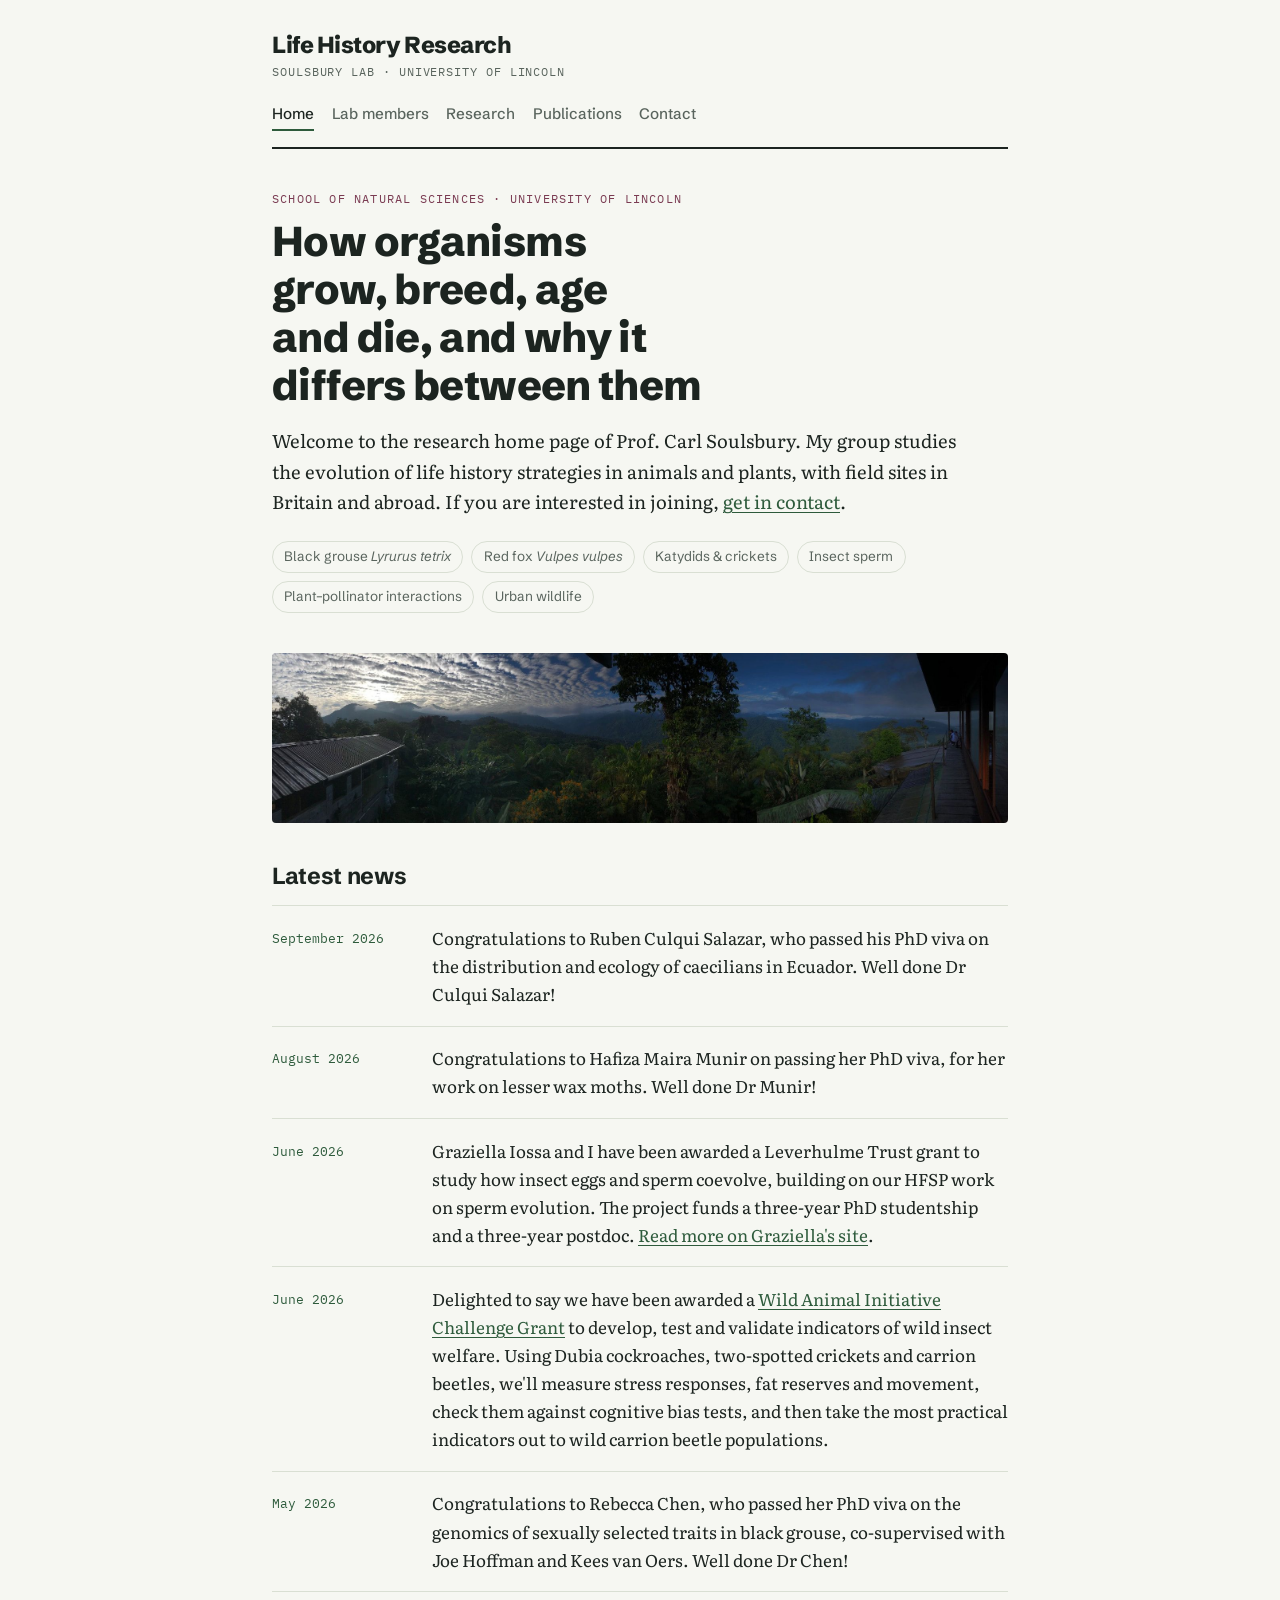
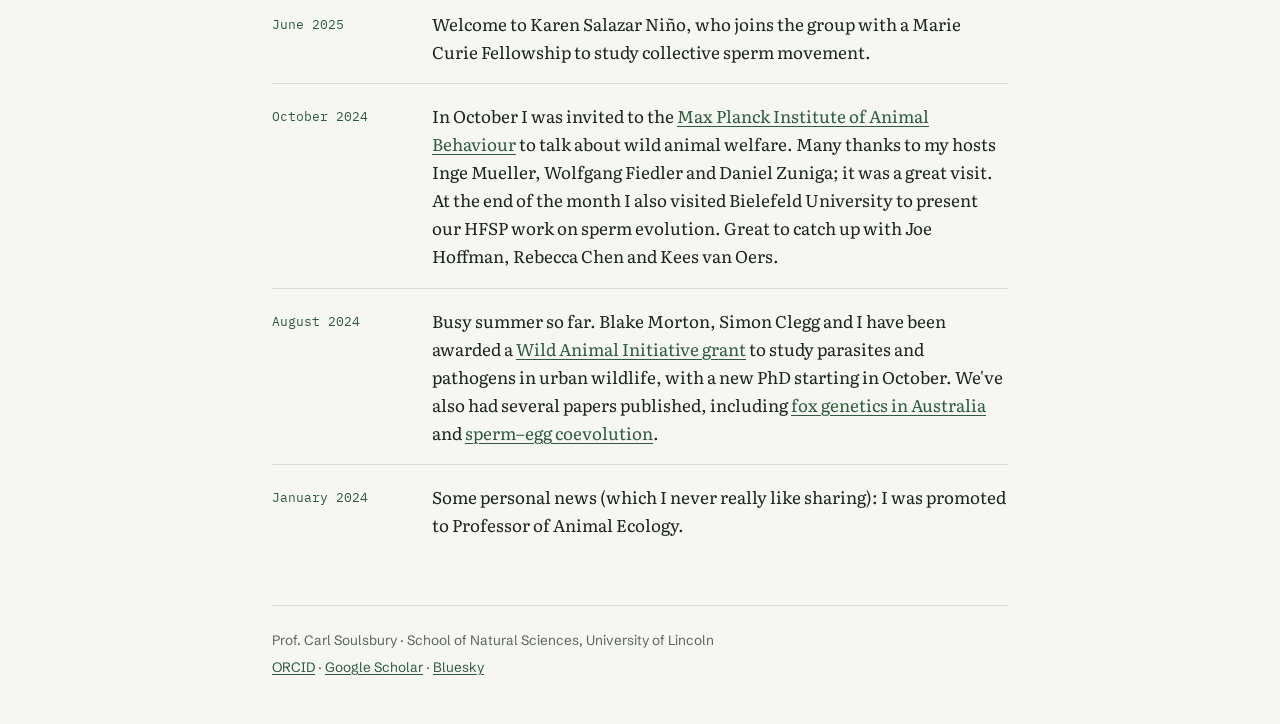
==== docs/index.html @ 45beb525 "School of Natural Sciences; Dr Jess Dobson; add Luke Richards and Ella McGuire; Leverhulme news Co-A" ====
<!doctype html>
<html lang="en-GB">
<head>
<meta charset="utf-8">
<meta name="viewport" content="width=device-width, initial-scale=1, viewport-fit=cover">
<title>Life History Research</title>
<meta name="description" content="Research group of Prof. Carl Soulsbury, University of Lincoln: evolution of life history strategies in animals and plants.">
<link rel="preconnect" href="https://fonts.googleapis.com">
<link rel="preconnect" href="https://fonts.gstatic.com" crossorigin>
<link rel="stylesheet" href="https://fonts.googleapis.com/css2?family=Literata:ital,opsz,wght@0,7..72,400;0,7..72,600;1,7..72,400&family=Schibsted+Grotesk:wght@500;700;800&family=IBM+Plex+Mono:wght@500&display=swap">
<link rel="stylesheet" href="style.css">
</head>
<body>
<header class="site">
  <a class="brand" href="index.html"><span class="brand-main">Life History Research</span><span class="brand-sub">Soulsbury Lab · University of Lincoln</span></a>
  <nav><a href="index.html" aria-current="page">Home</a><a href="lab.html">Lab members</a><a href="research.html">Research</a><a href="publications.html">Publications</a><a href="contact.html">Contact</a></nav>
</header>
<main>
<section class="intro">
  <p class="eyebrow">School of Natural Sciences · University of Lincoln</p>
  <h1>How organisms grow, breed, age and die, and why it differs between them</h1>
  <p class="lede">Welcome to the research home page of Prof. Carl Soulsbury. My group studies the evolution of life history strategies in animals and plants, with field sites in Britain and abroad. If you are interested in joining, <a href="contact.html">get in contact</a>.</p>
  <ul class="systems">
    <li>Black grouse <em>Lyrurus tetrix</em></li><li>Red fox <em>Vulpes vulpes</em></li>
    <li>Katydids &amp; crickets</li><li>Insect sperm</li><li>Plant–pollinator interactions</li><li>Urban wildlife</li>
  </ul>
</section>
<figure class="banner"><img src="img/cloud-forest.jpg" alt="Cloud forest at dawn, seen from a field station veranda" width="1847" height="425"></figure>
<section class="news" aria-labelledby="news-h">
  <h2 id="news-h">Latest news</h2>
  <ol class="news-list">
<li><time>September 2026</time><div class="news-body"><p>Congratulations to Ruben Culqui Salazar, who passed his PhD viva on the distribution and ecology of caecilians in Ecuador. Well done Dr Culqui Salazar!</p></div></li>
<li><time>August 2026</time><div class="news-body"><p>Congratulations to Hafiza Maira Munir on passing her PhD viva, for her work on lesser wax moths. Well done Dr Munir!</p></div></li>
<li><time>June 2026</time><div class="news-body"><p>Graziella Iossa and I have been awarded a Leverhulme Trust grant to study how insect eggs and sperm coevolve, building on our HFSP work on sperm evolution. The project funds a three-year PhD studentship and a three-year postdoc. <a href="https://graziellaiossa.weebly.com/news">Read more on Graziella's site</a>.</p></div></li>
<li><time>June 2026</time><div class="news-body"><p>Delighted to say we have been awarded a <a href="https://www.wildanimalinitiative.org/blog/2026-grants">Wild Animal Initiative Challenge Grant</a> to develop, test and validate indicators of wild insect welfare. Using Dubia cockroaches, two-spotted crickets and carrion beetles, we'll measure stress responses, fat reserves and movement, check them against cognitive bias tests, and then take the most practical indicators out to wild carrion beetle populations.</p></div></li>
<li><time>May 2026</time><div class="news-body"><p>Congratulations to Rebecca Chen, who passed her PhD viva on the genomics of sexually selected traits in black grouse, co-supervised with Joe Hoffman and Kees van Oers. Well done Dr Chen!</p></div></li>
<li><time>June 2025</time><div class="news-body"><p>Welcome to Karen Salazar Niño, who joins the group with a Marie Curie Fellowship to study collective sperm movement.</p></div></li>
<li><time>October 2024</time><div class="news-body"><p>In October I was invited to the <a href="https://www.ab.mpg.de">Max Planck Institute of Animal Behaviour</a> to talk about wild animal welfare. Many thanks to my hosts Inge Mueller, Wolfgang Fiedler and Daniel Zuniga; it was a great visit. At the end of the month I also visited Bielefeld University to present our HFSP work on sperm evolution. Great to catch up with Joe Hoffman, Rebecca Chen and Kees van Oers.</p></div></li>
<li><time>August 2024</time><div class="news-body"><p>Busy summer so far. Blake Morton, Simon Clegg and I have been awarded a <a href="https://www.wildanimalinitiative.org/blog/large-grants-2024">Wild Animal Initiative grant</a> to study parasites and pathogens in urban wildlife, with a new PhD starting in October. We've also had several papers published, including <a href="https://onlinelibrary.wiley.com/doi/full/10.1002/ece3.11212">fox genetics in Australia</a> and <a href="https://doi.org/10.1098/rspb.2024.0525">sperm–egg coevolution</a>.</p></div></li>
<li><time>January 2024</time><div class="news-body"><p>Some personal news (which I never really like sharing): I was promoted to Professor of Animal Ecology.</p></div></li>
  </ol>
</section>
</main>
<footer class="site">
  <p>Prof. Carl Soulsbury · School of Natural Sciences, University of Lincoln</p>
  <p><a href="https://orcid.org/0000-0001-8808-5210">ORCID</a> · <a href="https://scholar.google.com/citations?user=4IAXZDEAAAAJ">Google Scholar</a> · <a href="https://bsky.app/profile/cds-york.bsky.social">Bluesky</a></p>
</footer>
</body>
</html>
---- docs/style.css ----
/* Layout: narrow reading column, masthead + sideways nav, field-notebook calm.
   Moss-and-heather palette drawn from the grouse moors. */
:root {
  --bg: #f6f7f2;
  --surface: #ffffff;
  --ink: #1c2420;
  --muted: #59645d;
  --rule: #d9dfd3;
  --accent: #2e5b3c;      /* moss */
  --accent-2: #7a3b52;    /* heather, used sparingly */
  --font-display: "Schibsted Grotesk", "Helvetica Neue", Arial, sans-serif;
  --font-body: "Literata", Georgia, "Times New Roman", serif;
  --font-mono: "IBM Plex Mono", ui-monospace, Menlo, monospace;
  color-scheme: light;
}
@media (prefers-color-scheme: dark) {
  :root:not([data-theme="light"]) {
    --bg: #121714; --surface: #19201c; --ink: #e4e9e2; --muted: #a2ada5;
    --rule: #2c3530; --accent: #93c79f; --accent-2: #d898b0; color-scheme: dark;
  }
}
:root[data-theme="dark"] {
  --bg: #121714; --surface: #19201c; --ink: #e4e9e2; --muted: #a2ada5;
  --rule: #2c3530; --accent: #93c79f; --accent-2: #d898b0; color-scheme: dark;
}

* { box-sizing: border-box; }
body {
  margin: 0; background: var(--bg); color: var(--ink);
  font-family: var(--font-body); font-size: 1.0625rem; line-height: 1.65;
  padding-inline: 16px;
}
a { color: var(--accent); text-decoration-thickness: 1px; text-underline-offset: 0.18em; }
a:hover { text-decoration-thickness: 2px; }
a:focus-visible, summary:focus-visible { outline: 2px solid var(--accent); outline-offset: 2px; border-radius: 2px; }

header.site, main, footer.site { max-width: 46rem; margin-inline: auto; }

header.site {
  display: flex; flex-wrap: wrap; align-items: end; justify-content: space-between;
  gap: 1rem 2rem; padding-block: 2rem 1rem; border-bottom: 2px solid var(--ink);
}
.brand { text-decoration: none; color: var(--ink); display: flex; flex-direction: column; }
.brand-main { font-family: var(--font-display); font-weight: 800; font-size: 1.45rem; letter-spacing: -0.02em; line-height: 1.1; }
.brand-sub { font-family: var(--font-mono); font-size: 0.72rem; text-transform: uppercase; letter-spacing: 0.08em; color: var(--muted); margin-top: 0.3rem; }
header.site nav { display: flex; flex-wrap: wrap; gap: 0.25rem 1.1rem; font-family: var(--font-display); font-weight: 500; font-size: 0.95rem; }
header.site nav a { color: var(--muted); text-decoration: none; padding-block: 0.2rem; border-bottom: 2px solid transparent; }
header.site nav a:hover { color: var(--ink); }
header.site nav a[aria-current="page"] { color: var(--ink); border-bottom-color: var(--accent); }

main { padding-block: 2.5rem 3rem; }
h1, h2, h3 { font-family: var(--font-display); line-height: 1.15; text-wrap: balance; letter-spacing: -0.015em; }
h1 { font-size: clamp(1.9rem, 5vw, 2.6rem); font-weight: 800; margin: 0 0 1rem; }
h2 { font-size: 1.45rem; font-weight: 700; margin: 2.5rem 0 1rem; }
h3 { font-size: 1.1rem; font-weight: 700; margin: 0 0 0.25rem; }
p { margin: 0 0 1em; max-width: 65ch; }
.lede { font-size: 1.15rem; color: var(--ink); }
.eyebrow { font-family: var(--font-mono); font-size: 0.75rem; text-transform: uppercase; letter-spacing: 0.1em; color: var(--accent-2); margin: 0 0 0.6rem; }

/* home */
.intro h1 { max-width: 20ch; }
.systems { list-style: none; padding: 0; margin: 1.5rem 0 0; display: flex; flex-wrap: wrap; gap: 0.5rem; }
.systems li { font-family: var(--font-display); font-size: 0.85rem; padding: 0.25rem 0.7rem; border: 1px solid var(--rule); border-radius: 999px; color: var(--muted); }
.news-list { list-style: none; padding: 0; margin: 0; }
.news-list li { display: grid; grid-template-columns: 8.5rem minmax(0, 1fr); gap: 0 1.5rem; padding-block: 1.1rem; border-top: 1px solid var(--rule); }
.news-list time { font-family: var(--font-mono); font-size: 0.8rem; color: var(--accent); padding-top: 0.25rem; font-variant-numeric: tabular-nums; }
.news-body p:last-child { margin-bottom: 0; }

/* people */
.person { padding-block: 1.25rem; border-top: 1px solid var(--rule); min-width: 0; }
.person .role { font-family: var(--font-mono); font-size: 0.75rem; text-transform: uppercase; letter-spacing: 0.06em; color: var(--muted); margin-bottom: 0.6rem; }
.person p:last-child { margin-bottom: 0; }
.person.lead { background: var(--surface); border: 1px solid var(--rule); border-radius: 6px; padding: 1.5rem; }
.person.lead h3 { font-size: 1.35rem; }
.links { font-family: var(--font-display); font-size: 0.9rem; }
.people { display: grid; grid-template-columns: repeat(auto-fit, minmax(min(100%, 19rem), 1fr)); gap: 0 2rem; }
.former { margin-top: 2.5rem; border-top: 2px solid var(--ink); }
.former summary { cursor: pointer; font-family: var(--font-display); font-weight: 700; font-size: 1.2rem; padding-block: 1rem; }

/* research */
.theme { padding-block: 0.5rem 1rem; border-top: 1px solid var(--rule); margin-top: 2rem; }
.theme h2 { margin-top: 0; }
.theme h3 { margin: 1rem 0 0.5rem; }

/* publications */
.years { display: flex; flex-wrap: wrap; gap: 0.35rem 0.9rem; font-family: var(--font-mono); font-size: 0.85rem; padding-block: 0.75rem; border-block: 1px solid var(--rule); margin-bottom: 1rem; position: sticky; top: env(safe-area-inset-top, 0px); background: var(--bg); z-index: 1; }
.years a { text-decoration: none; }
.year { scroll-margin-top: 4rem; }
.year h2 { font-family: var(--font-mono); font-weight: 500; font-size: 1.1rem; color: var(--accent); margin: 2rem 0 0.75rem; }
.year ol { list-style: none; padding: 0; margin: 0; }
.year li { padding-block: 0.65rem; border-top: 1px solid var(--rule); font-size: 0.97rem; line-height: 1.55; overflow-wrap: anywhere; }
.year li strong { font-weight: 600; }

/* contact */
.card { background: var(--surface); border: 1px solid var(--rule); border-radius: 6px; padding: 1.5rem; display: grid; grid-template-columns: 7rem minmax(0, 1fr); gap: 0.9rem 1.5rem; margin: 2rem 0 0; }
.card dt { font-family: var(--font-mono); font-size: 0.75rem; text-transform: uppercase; letter-spacing: 0.08em; color: var(--muted); padding-top: 0.2rem; }
.card dd { margin: 0; overflow-wrap: anywhere; }
.sel { user-select: all; }
.todo { color: var(--accent-2); font-style: italic; }

footer.site { border-top: 1px solid var(--rule); padding-block: 1.5rem 2.5rem; font-family: var(--font-display); font-size: 0.85rem; color: var(--muted); }
footer.site p { margin: 0 0 0.3rem; }

@media (max-width: 560px) {
  .news-list li { grid-template-columns: 1fr; gap: 0.3rem; }
  .card { grid-template-columns: 1fr; gap: 0.25rem; }
  .card dd { margin-bottom: 0.8rem; }
}
@media (prefers-reduced-motion: no-preference) { html { scroll-behavior: smooth; } }

/* photos */
figure { margin: 0; }
img { max-width: 100%; height: auto; display: block; }
.banner { margin-top: 2.5rem; }
.banner img { width: 100%; aspect-ratio: 1847 / 425; object-fit: cover; border-radius: 4px; }
.photo img { width: 100%; border-radius: 4px; }
.photo.side { float: right; width: min(40%, 15rem); margin: 0 0 1rem 1.5rem; }
.theme::after { content: ""; display: block; clear: both; }
.photo-pair { display: grid; grid-template-columns: 1fr 1fr; gap: 0.75rem; margin-bottom: 1.25rem; }
.photo-pair img { aspect-ratio: 4 / 3; object-fit: cover; }
.person.has-photo { overflow: hidden; }
.portrait { float: right; width: min(38%, 11rem); margin: 0 0 0.75rem 1.25rem; }
.portrait img { width: 100%; aspect-ratio: 3 / 4; object-fit: cover; border-radius: 4px; }
.portrait figcaption { font-family: var(--font-mono); font-size: 0.7rem; color: var(--muted); margin-top: 0.35rem; line-height: 1.35; }
@media (max-width: 560px) {
  .photo.side { width: 45%; margin-left: 1rem; }
  .photo-pair { grid-template-columns: 1fr; }
}
.research .banner { margin: 1.5rem 0; }
.research .banner img { aspect-ratio: auto; }
.photo-pair img.contain { object-fit: contain; background: #000; }
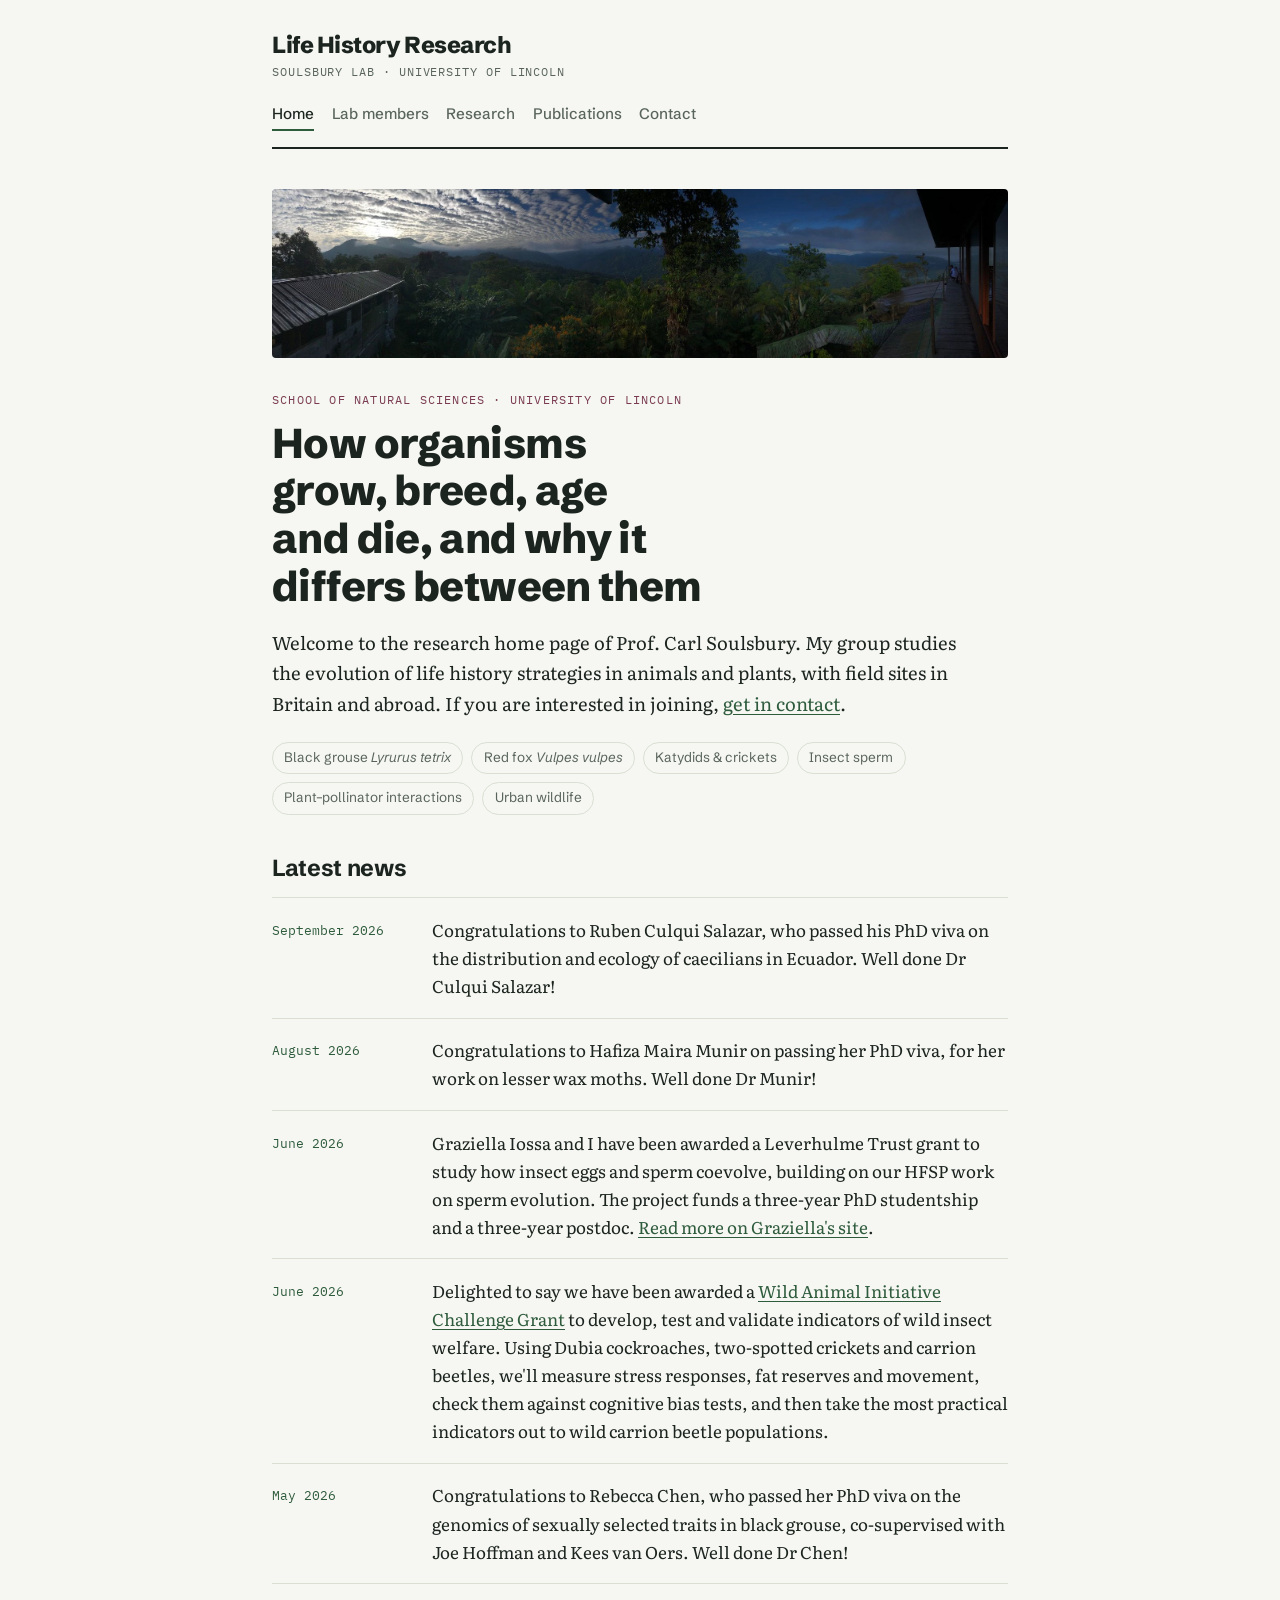
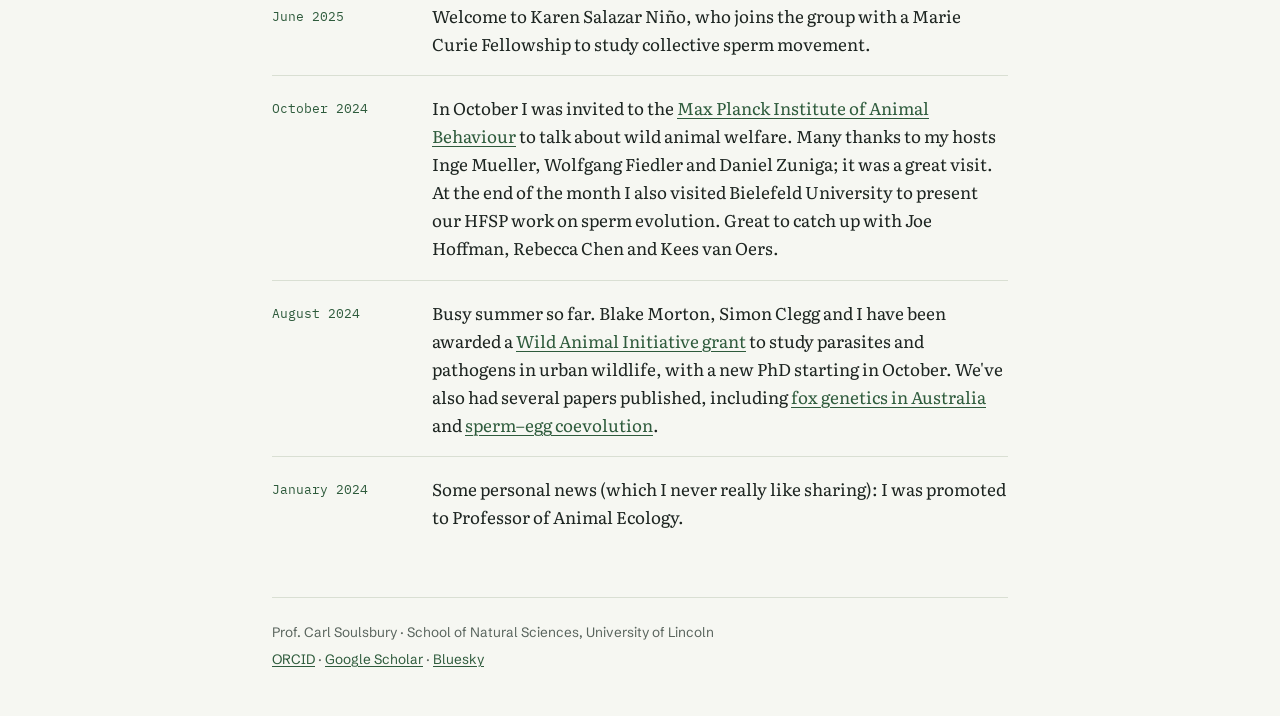
==== commit a1d6bc49: "Move home page panorama to the top Co-Authored-By: Claude Opus 5.5 <noreply@anthropic.com> Claude-Se" ====
--- a/docs/index.html
+++ b/docs/index.html
@@ -16,6 +16,7 @@
   <nav><a href="index.html" aria-current="page">Home</a><a href="lab.html">Lab members</a><a href="research.html">Research</a><a href="publications.html">Publications</a><a href="contact.html">Contact</a></nav>
 </header>
 <main>
+<figure class="banner hero"><img src="img/cloud-forest.jpg" alt="Cloud forest at dawn, seen from a field station veranda" width="1847" height="425"></figure>
 <section class="intro">
   <p class="eyebrow">School of Natural Sciences · University of Lincoln</p>
   <h1>How organisms grow, breed, age and die, and why it differs between them</h1>
@@ -25,7 +26,6 @@
     <li>Katydids &amp; crickets</li><li>Insect sperm</li><li>Plant–pollinator interactions</li><li>Urban wildlife</li>
   </ul>
 </section>
-<figure class="banner"><img src="img/cloud-forest.jpg" alt="Cloud forest at dawn, seen from a field station veranda" width="1847" height="425"></figure>
 <section class="news" aria-labelledby="news-h">
   <h2 id="news-h">Latest news</h2>
   <ol class="news-list">
--- a/docs/style.css
+++ b/docs/style.css
@@ -129,3 +129,4 @@
 .research .banner { margin: 1.5rem 0; }
 .research .banner img { aspect-ratio: auto; }
 .photo-pair img.contain { object-fit: contain; background: #000; }
+.banner.hero { margin: 0 0 2rem; }
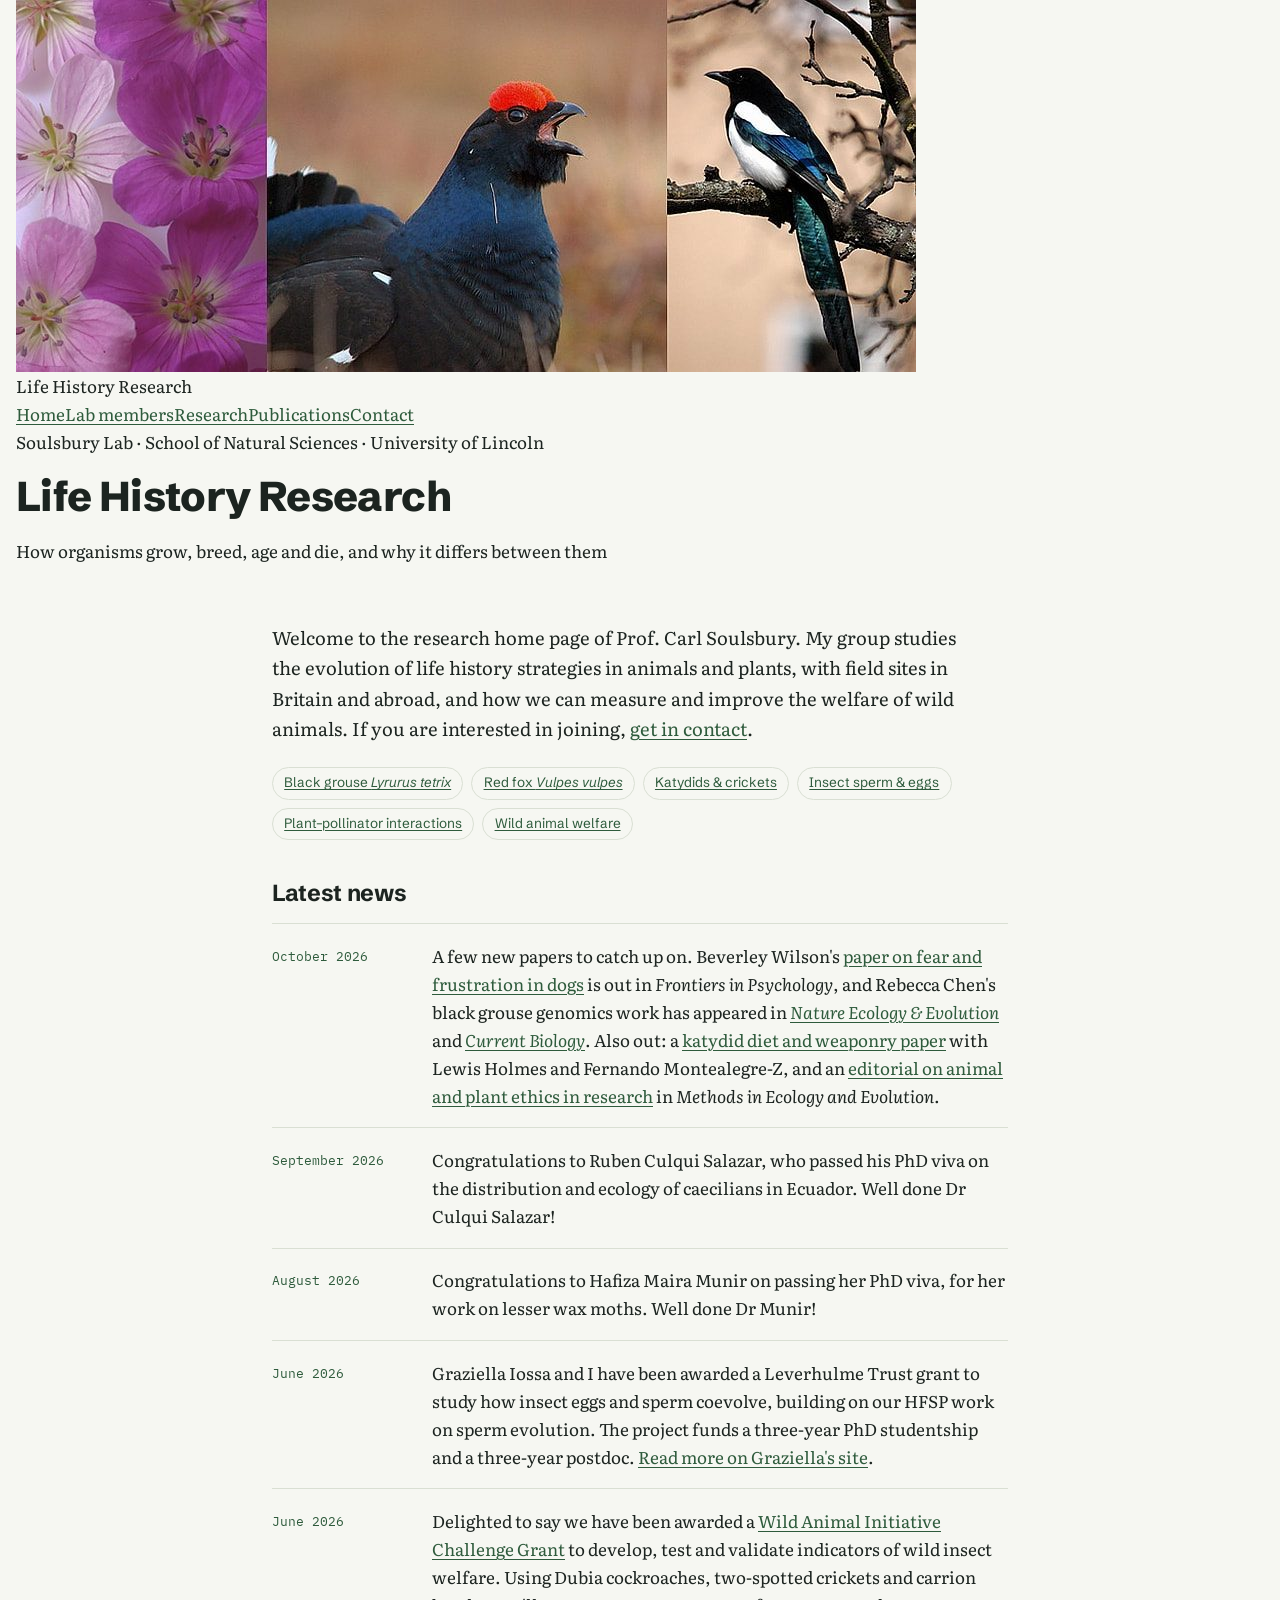
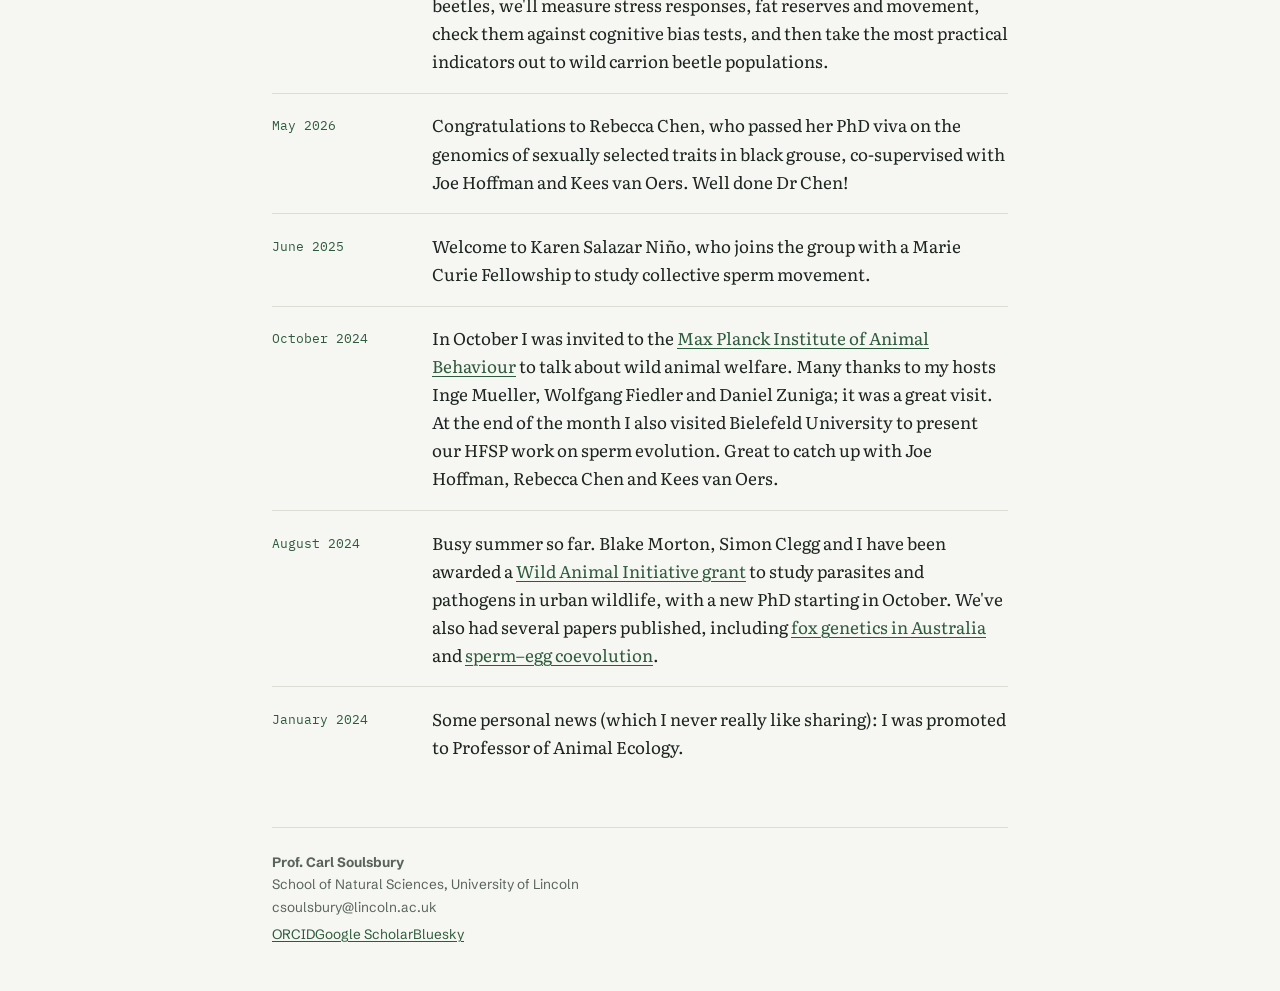
==== commit 48b3019a: "Monthly paper check: add 5 papers (2025-2026) - Wilson, Soulsbury & Mills (2026) Frontiers in Psycho" ====
--- a/docs/index.html
+++ b/docs/index.html
@@ -4,46 +4,60 @@
 <meta charset="utf-8">
 <meta name="viewport" content="width=device-width, initial-scale=1, viewport-fit=cover">
 <title>Life History Research</title>
-<meta name="description" content="Research group of Prof. Carl Soulsbury, University of Lincoln: evolution of life history strategies in animals and plants.">
+<meta name="description" content="Research group of Prof. Carl Soulsbury, School of Natural Sciences, University of Lincoln: evolution of life history strategies, sexual selection and wild animal welfare.">
 <link rel="preconnect" href="https://fonts.googleapis.com">
 <link rel="preconnect" href="https://fonts.gstatic.com" crossorigin>
-<link rel="stylesheet" href="https://fonts.googleapis.com/css2?family=Literata:ital,opsz,wght@0,7..72,400;0,7..72,600;1,7..72,400&family=Schibsted+Grotesk:wght@500;700;800&family=IBM+Plex+Mono:wght@500&display=swap">
+<link rel="stylesheet" href="https://fonts.googleapis.com/css2?family=Fraunces:opsz,wght@9..144,500;9..144,600&family=Literata:ital,opsz,wght@0,7..72,400;0,7..72,600;1,7..72,400&family=Schibsted+Grotesk:wght@500;600;700&family=IBM+Plex+Mono:wght@500&display=swap">
 <link rel="stylesheet" href="style.css">
 </head>
 <body>
-<header class="site">
-  <a class="brand" href="index.html"><span class="brand-main">Life History Research</span><span class="brand-sub">Soulsbury Lab · University of Lincoln</span></a>
-  <nav><a href="index.html" aria-current="page">Home</a><a href="lab.html">Lab members</a><a href="research.html">Research</a><a href="publications.html">Publications</a><a href="contact.html">Contact</a></nav>
+<header class="masthead masthead-home">
+  <img class="masthead-img" src="img/study-species.jpg" alt="Cranesbill flowers, a male black grouse and a magpie" style="object-position:50% 35%">
+  <div class="wrap masthead-inner">
+    <div class="topbar">
+      <a class="brand" href="index.html">Life History Research</a>
+      <nav aria-label="Main"><a href="index.html" aria-current="page">Home</a><a href="lab.html">Lab members</a><a href="research.html">Research</a><a href="publications.html">Publications</a><a href="contact.html">Contact</a></nav>
+    </div>
+    <div class="masthead-text">
+      <p class="masthead-eyebrow">Soulsbury Lab · School of Natural Sciences · University of Lincoln</p>
+      <h1>Life History Research</h1>
+      <p class="masthead-sub">How organisms grow, breed, age and die, and why it differs between them</p>
+    </div>
+  </div>
 </header>
-<main>
-<figure class="banner hero"><img src="img/cloud-forest.jpg" alt="Cloud forest at dawn, seen from a field station veranda" width="1847" height="425"></figure>
+<main class="wrap">
 <section class="intro">
-  <p class="eyebrow">School of Natural Sciences · University of Lincoln</p>
-  <h1>How organisms grow, breed, age and die, and why it differs between them</h1>
-  <p class="lede">Welcome to the research home page of Prof. Carl Soulsbury. My group studies the evolution of life history strategies in animals and plants, with field sites in Britain and abroad. If you are interested in joining, <a href="contact.html">get in contact</a>.</p>
-  <ul class="systems">
-    <li>Black grouse <em>Lyrurus tetrix</em></li><li>Red fox <em>Vulpes vulpes</em></li>
-    <li>Katydids &amp; crickets</li><li>Insect sperm</li><li>Plant–pollinator interactions</li><li>Urban wildlife</li>
+  <p class="lede">Welcome to the research home page of Prof. Carl Soulsbury. My group studies the evolution of life history strategies in animals and plants, with field sites in Britain and abroad, and how we can measure and improve the welfare of wild animals. If you are interested in joining, <a href="contact.html">get in contact</a>.</p>
+  <ul class="systems" aria-label="Study systems">
+    <li><a href="research.html#vertebrates">Black grouse <em>Lyrurus tetrix</em></a></li>
+    <li><a href="research.html#vertebrates">Red fox <em>Vulpes vulpes</em></a></li>
+    <li><a href="research.html#insects">Katydids &amp; crickets</a></li>
+    <li><a href="research.html#insects">Insect sperm &amp; eggs</a></li>
+    <li><a href="research.html#plants">Plant–pollinator interactions</a></li>
+    <li><a href="research.html#welfare">Wild animal welfare</a></li>
   </ul>
 </section>
 <section class="news" aria-labelledby="news-h">
   <h2 id="news-h">Latest news</h2>
   <ol class="news-list">
-<li><time>September 2026</time><div class="news-body"><p>Congratulations to Ruben Culqui Salazar, who passed his PhD viva on the distribution and ecology of caecilians in Ecuador. Well done Dr Culqui Salazar!</p></div></li>
-<li><time>August 2026</time><div class="news-body"><p>Congratulations to Hafiza Maira Munir on passing her PhD viva, for her work on lesser wax moths. Well done Dr Munir!</p></div></li>
-<li><time>June 2026</time><div class="news-body"><p>Graziella Iossa and I have been awarded a Leverhulme Trust grant to study how insect eggs and sperm coevolve, building on our HFSP work on sperm evolution. The project funds a three-year PhD studentship and a three-year postdoc. <a href="https://graziellaiossa.weebly.com/news">Read more on Graziella's site</a>.</p></div></li>
-<li><time>June 2026</time><div class="news-body"><p>Delighted to say we have been awarded a <a href="https://www.wildanimalinitiative.org/blog/2026-grants">Wild Animal Initiative Challenge Grant</a> to develop, test and validate indicators of wild insect welfare. Using Dubia cockroaches, two-spotted crickets and carrion beetles, we'll measure stress responses, fat reserves and movement, check them against cognitive bias tests, and then take the most practical indicators out to wild carrion beetle populations.</p></div></li>
-<li><time>May 2026</time><div class="news-body"><p>Congratulations to Rebecca Chen, who passed her PhD viva on the genomics of sexually selected traits in black grouse, co-supervised with Joe Hoffman and Kees van Oers. Well done Dr Chen!</p></div></li>
-<li><time>June 2025</time><div class="news-body"><p>Welcome to Karen Salazar Niño, who joins the group with a Marie Curie Fellowship to study collective sperm movement.</p></div></li>
-<li><time>October 2024</time><div class="news-body"><p>In October I was invited to the <a href="https://www.ab.mpg.de">Max Planck Institute of Animal Behaviour</a> to talk about wild animal welfare. Many thanks to my hosts Inge Mueller, Wolfgang Fiedler and Daniel Zuniga; it was a great visit. At the end of the month I also visited Bielefeld University to present our HFSP work on sperm evolution. Great to catch up with Joe Hoffman, Rebecca Chen and Kees van Oers.</p></div></li>
-<li><time>August 2024</time><div class="news-body"><p>Busy summer so far. Blake Morton, Simon Clegg and I have been awarded a <a href="https://www.wildanimalinitiative.org/blog/large-grants-2024">Wild Animal Initiative grant</a> to study parasites and pathogens in urban wildlife, with a new PhD starting in October. We've also had several papers published, including <a href="https://onlinelibrary.wiley.com/doi/full/10.1002/ece3.11212">fox genetics in Australia</a> and <a href="https://doi.org/10.1098/rspb.2024.0525">sperm–egg coevolution</a>.</p></div></li>
-<li><time>January 2024</time><div class="news-body"><p>Some personal news (which I never really like sharing): I was promoted to Professor of Animal Ecology.</p></div></li>
+<li class="news-item"><time>October 2026</time><div class="news-body"><p>A few new papers to catch up on. Beverley Wilson's <a href="https://doi.org/10.3389/fpsyg.2026.1888439">paper on fear and frustration in dogs</a> is out in <em>Frontiers in Psychology</em>, and Rebecca Chen's black grouse genomics work has appeared in <a href="https://doi.org/10.1038/s41559-025-02802-8"><em>Nature Ecology &amp; Evolution</em></a> and <a href="https://doi.org/10.1016/j.cub.2025.10.043"><em>Current Biology</em></a>. Also out: a <a href="https://doi.org/10.1002/ece3.72630">katydid diet and weaponry paper</a> with Lewis Holmes and Fernando Montealegre-Z, and an <a href="https://doi.org/10.1111/2041-210x.70290">editorial on animal and plant ethics in research</a> in <em>Methods in Ecology and Evolution</em>.</p></div></li>
+<li class="news-item"><time>September 2026</time><div class="news-body"><p>Congratulations to Ruben Culqui Salazar, who passed his PhD viva on the distribution and ecology of caecilians in Ecuador. Well done Dr Culqui Salazar!</p></div></li>
+<li class="news-item"><time>August 2026</time><div class="news-body"><p>Congratulations to Hafiza Maira Munir on passing her PhD viva, for her work on lesser wax moths. Well done Dr Munir!</p></div></li>
+<li class="news-item"><time>June 2026</time><div class="news-body"><p>Graziella Iossa and I have been awarded a Leverhulme Trust grant to study how insect eggs and sperm coevolve, building on our HFSP work on sperm evolution. The project funds a three-year PhD studentship and a three-year postdoc. <a href="https://graziellaiossa.weebly.com/news">Read more on Graziella's site</a>.</p></div></li>
+<li class="news-item"><time>June 2026</time><div class="news-body"><p>Delighted to say we have been awarded a <a href="https://www.wildanimalinitiative.org/blog/2026-grants">Wild Animal Initiative Challenge Grant</a> to develop, test and validate indicators of wild insect welfare. Using Dubia cockroaches, two-spotted crickets and carrion beetles, we'll measure stress responses, fat reserves and movement, check them against cognitive bias tests, and then take the most practical indicators out to wild carrion beetle populations.</p></div></li>
+<li class="news-item"><time>May 2026</time><div class="news-body"><p>Congratulations to Rebecca Chen, who passed her PhD viva on the genomics of sexually selected traits in black grouse, co-supervised with Joe Hoffman and Kees van Oers. Well done Dr Chen!</p></div></li>
+<li class="news-item"><time>June 2025</time><div class="news-body"><p>Welcome to Karen Salazar Niño, who joins the group with a Marie Curie Fellowship to study collective sperm movement.</p></div></li>
+<li class="news-item"><time>October 2024</time><div class="news-body"><p>In October I was invited to the <a href="https://www.ab.mpg.de">Max Planck Institute of Animal Behaviour</a> to talk about wild animal welfare. Many thanks to my hosts Inge Mueller, Wolfgang Fiedler and Daniel Zuniga; it was a great visit. At the end of the month I also visited Bielefeld University to present our HFSP work on sperm evolution. Great to catch up with Joe Hoffman, Rebecca Chen and Kees van Oers.</p></div></li>
+<li class="news-item"><time>August 2024</time><div class="news-body"><p>Busy summer so far. Blake Morton, Simon Clegg and I have been awarded a <a href="https://www.wildanimalinitiative.org/blog/large-grants-2024">Wild Animal Initiative grant</a> to study parasites and pathogens in urban wildlife, with a new PhD starting in October. We've also had several papers published, including <a href="https://onlinelibrary.wiley.com/doi/full/10.1002/ece3.11212">fox genetics in Australia</a> and <a href="https://doi.org/10.1098/rspb.2024.0525">sperm–egg coevolution</a>.</p></div></li>
+<li class="news-item"><time>January 2024</time><div class="news-body"><p>Some personal news (which I never really like sharing): I was promoted to Professor of Animal Ecology.</p></div></li>
   </ol>
 </section>
 </main>
 <footer class="site">
-  <p>Prof. Carl Soulsbury · School of Natural Sciences, University of Lincoln</p>
-  <p><a href="https://orcid.org/0000-0001-8808-5210">ORCID</a> · <a href="https://scholar.google.com/citations?user=4IAXZDEAAAAJ">Google Scholar</a> · <a href="https://bsky.app/profile/cds-york.bsky.social">Bluesky</a></p>
+  <div class="wrap footer-inner">
+    <p><strong>Prof. Carl Soulsbury</strong><br>School of Natural Sciences, University of Lincoln<br><span class="sel">csoulsbury@lincoln.ac.uk</span></p>
+    <p class="footer-links"><a href="https://orcid.org/0000-0001-8808-5210">ORCID</a><a href="https://scholar.google.com/citations?user=4IAXZDEAAAAJ">Google Scholar</a><a href="https://bsky.app/profile/cds-york.bsky.social">Bluesky</a></p>
+  </div>
 </footer>
 </body>
 </html>
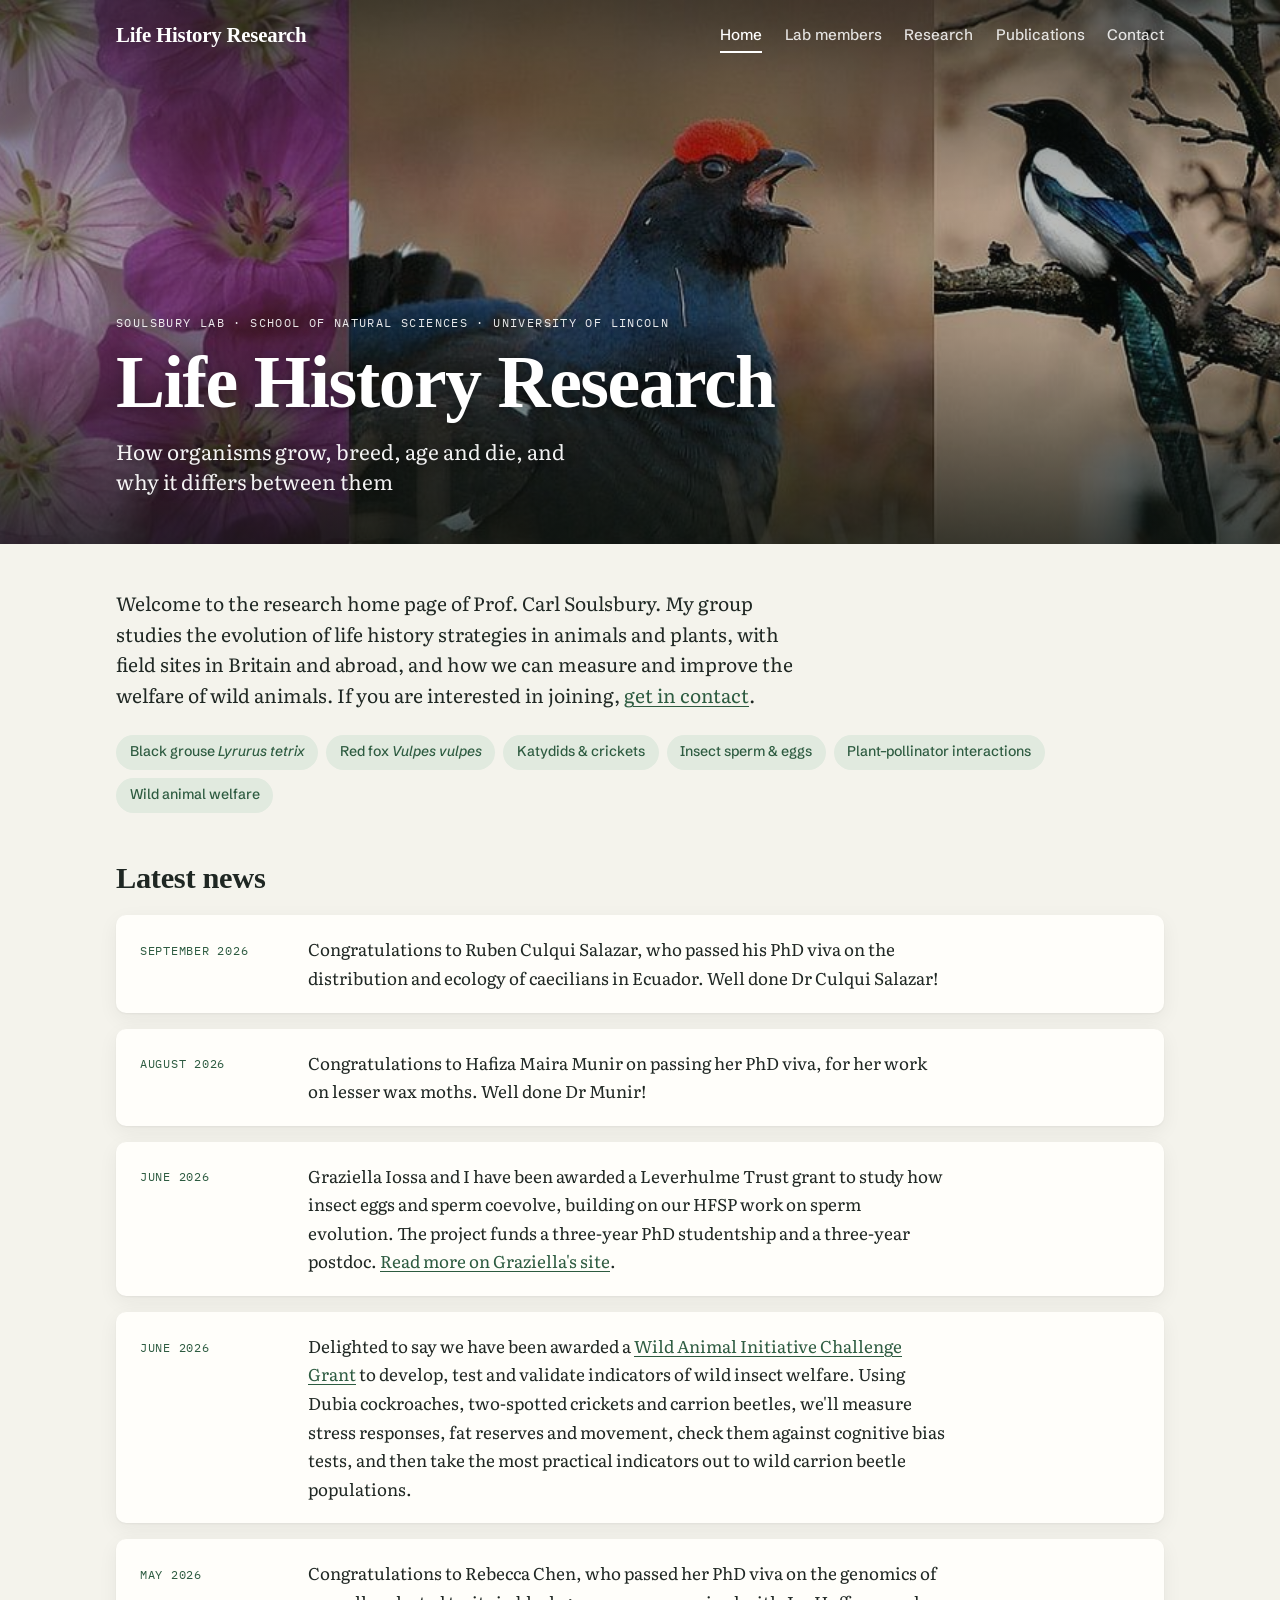
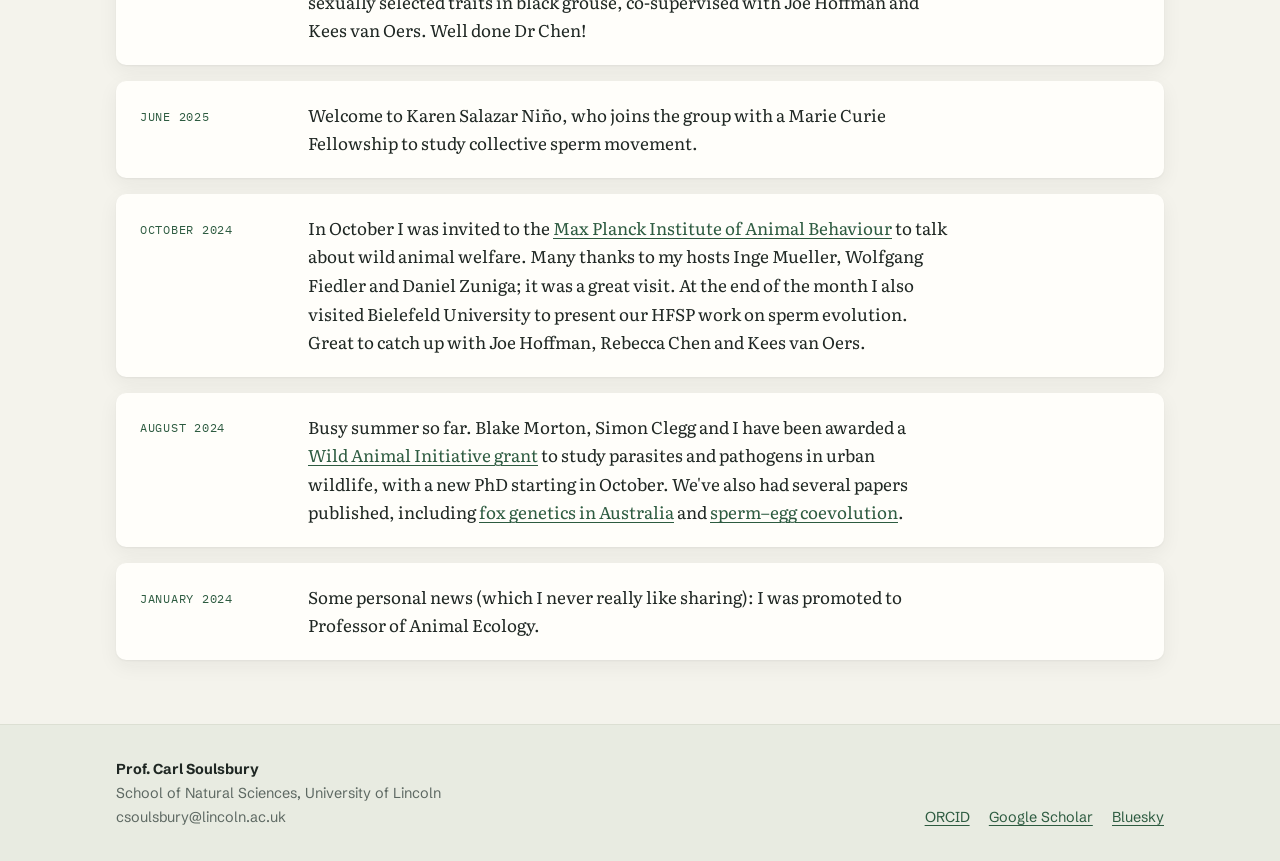
==== commit 07b08077: "Redesign: photographic mastheads, card layout, softer dark mode; add wild animal welfare research th" ====
--- a/docs/index.html
+++ b/docs/index.html
@@ -40,7 +40,6 @@
 <section class="news" aria-labelledby="news-h">
   <h2 id="news-h">Latest news</h2>
   <ol class="news-list">
-<li class="news-item"><time>October 2026</time><div class="news-body"><p>A few new papers to catch up on. Beverley Wilson's <a href="https://doi.org/10.3389/fpsyg.2026.1888439">paper on fear and frustration in dogs</a> is out in <em>Frontiers in Psychology</em>, and Rebecca Chen's black grouse genomics work has appeared in <a href="https://doi.org/10.1038/s41559-025-02802-8"><em>Nature Ecology &amp; Evolution</em></a> and <a href="https://doi.org/10.1016/j.cub.2025.10.043"><em>Current Biology</em></a>. Also out: a <a href="https://doi.org/10.1002/ece3.72630">katydid diet and weaponry paper</a> with Lewis Holmes and Fernando Montealegre-Z, and an <a href="https://doi.org/10.1111/2041-210x.70290">editorial on animal and plant ethics in research</a> in <em>Methods in Ecology and Evolution</em>.</p></div></li>
 <li class="news-item"><time>September 2026</time><div class="news-body"><p>Congratulations to Ruben Culqui Salazar, who passed his PhD viva on the distribution and ecology of caecilians in Ecuador. Well done Dr Culqui Salazar!</p></div></li>
 <li class="news-item"><time>August 2026</time><div class="news-body"><p>Congratulations to Hafiza Maira Munir on passing her PhD viva, for her work on lesser wax moths. Well done Dr Munir!</p></div></li>
 <li class="news-item"><time>June 2026</time><div class="news-body"><p>Graziella Iossa and I have been awarded a Leverhulme Trust grant to study how insect eggs and sperm coevolve, building on our HFSP work on sperm evolution. The project funds a three-year PhD studentship and a three-year postdoc. <a href="https://graziellaiossa.weebly.com/news">Read more on Graziella's site</a>.</p></div></li>
--- a/docs/style.css
+++ b/docs/style.css
@@ -1,132 +1,166 @@
-/* Layout: narrow reading column, masthead + sideways nav, field-notebook calm.
-   Moss-and-heather palette drawn from the grouse moors. */
+/* Layout: full-bleed photographic masthead on every page (as the old site had),
+   then a calm paper-coloured page with content in cards. Moss and heather from the grouse moors. */
 :root {
-  --bg: #f6f7f2;
-  --surface: #ffffff;
-  --ink: #1c2420;
-  --muted: #59645d;
-  --rule: #d9dfd3;
-  --accent: #2e5b3c;      /* moss */
-  --accent-2: #7a3b52;    /* heather, used sparingly */
-  --font-display: "Schibsted Grotesk", "Helvetica Neue", Arial, sans-serif;
+  --bg: #f4f3ec;          /* warm paper */
+  --surface: #fffefa;
+  --band: #e8ebe1;        /* footer / tinted bands */
+  --ink: #1f2723;
+  --muted: #5d6862;
+  --rule: #dcdfd3;
+  --accent: #2d5b40;      /* moss */
+  --accent-soft: #e1eadf;
+  --accent-2: #8c3b55;    /* heather */
+  --on-image: #ffffff;
+  --shadow: 0 1px 2px rgb(31 39 35 / 0.05), 0 6px 20px rgb(31 39 35 / 0.06);
+  --font-display: "Fraunces", Georgia, "Times New Roman", serif;
   --font-body: "Literata", Georgia, "Times New Roman", serif;
+  --font-ui: "Schibsted Grotesk", "Helvetica Neue", Arial, sans-serif;
   --font-mono: "IBM Plex Mono", ui-monospace, Menlo, monospace;
+  --radius: 10px;
   color-scheme: light;
 }
 @media (prefers-color-scheme: dark) {
   :root:not([data-theme="light"]) {
-    --bg: #121714; --surface: #19201c; --ink: #e4e9e2; --muted: #a2ada5;
-    --rule: #2c3530; --accent: #93c79f; --accent-2: #d898b0; color-scheme: dark;
+    --bg: #1d2521; --surface: #252f2a; --band: #212a25; --ink: #e7ece5; --muted: #a8b3ab;
+    --rule: #35413b; --accent: #a3d1ad; --accent-soft: #2c3b32; --accent-2: #e4a6bc;
+    --shadow: 0 1px 2px rgb(0 0 0 / 0.2), 0 6px 20px rgb(0 0 0 / 0.18);
+    color-scheme: dark;
   }
 }
 :root[data-theme="dark"] {
-  --bg: #121714; --surface: #19201c; --ink: #e4e9e2; --muted: #a2ada5;
-  --rule: #2c3530; --accent: #93c79f; --accent-2: #d898b0; color-scheme: dark;
+  --bg: #1d2521; --surface: #252f2a; --band: #212a25; --ink: #e7ece5; --muted: #a8b3ab;
+  --rule: #35413b; --accent: #a3d1ad; --accent-soft: #2c3b32; --accent-2: #e4a6bc;
+  --shadow: 0 1px 2px rgb(0 0 0 / 0.2), 0 6px 20px rgb(0 0 0 / 0.18);
+  color-scheme: dark;
 }
 
-* { box-sizing: border-box; }
+*, *::before, *::after { box-sizing: border-box; }
+html { -webkit-text-size-adjust: 100%; }
 body {
   margin: 0; background: var(--bg); color: var(--ink);
-  font-family: var(--font-body); font-size: 1.0625rem; line-height: 1.65;
-  padding-inline: 16px;
+  font-family: var(--font-body); font-size: 1.0625rem; line-height: 1.68;
 }
+img { max-width: 100%; height: auto; display: block; }
+figure { margin: 0; }
 a { color: var(--accent); text-decoration-thickness: 1px; text-underline-offset: 0.18em; }
 a:hover { text-decoration-thickness: 2px; }
-a:focus-visible, summary:focus-visible { outline: 2px solid var(--accent); outline-offset: 2px; border-radius: 2px; }
+a:focus-visible, summary:focus-visible { outline: 2px solid var(--accent); outline-offset: 3px; border-radius: 3px; }
+p { margin: 0 0 1em; }
+h1, h2, h3 { text-wrap: balance; }
+h2 { font-family: var(--font-display); font-weight: 600; font-size: clamp(1.5rem, 3vw, 1.9rem); line-height: 1.15; letter-spacing: -0.01em; margin: 3rem 0 1.25rem; }
+h3 { font-family: var(--font-ui); font-weight: 700; font-size: 1.1rem; line-height: 1.25; margin: 0 0 0.3rem; }
+.wrap { width: 100%; max-width: 68rem; margin-inline: auto; padding-inline: 20px; }
+.lede { font-size: 1.2rem; line-height: 1.6; max-width: 62ch; }
+.eyebrow { font-family: var(--font-mono); font-size: 0.72rem; text-transform: uppercase; letter-spacing: 0.12em; color: var(--accent-2); margin: 0 0 0.5rem; }
+.sel { user-select: all; }
 
-header.site, main, footer.site { max-width: 46rem; margin-inline: auto; }
+/* ---------- masthead ---------- */
+.masthead { position: relative; isolation: isolate; color: var(--on-image); background: #1e2a24; overflow: hidden; }
+.masthead-img { position: absolute; inset: 0; width: 100%; height: 100%; object-fit: cover; z-index: -2; }
+.masthead::after {
+  content: ""; position: absolute; inset: 0; z-index: -1;
+  background: linear-gradient(180deg, rgb(12 20 16 / 0.62) 0%, rgb(12 20 16 / 0.28) 38%, rgb(12 20 16 / 0.35) 62%, rgb(12 20 16 / 0.78) 100%);
+}
+.masthead-inner { display: flex; flex-direction: column; justify-content: space-between; gap: 2.5rem; min-height: 17rem; padding-block: calc(1.1rem + env(safe-area-inset-top, 0px)) 2.25rem; }
+.masthead-home .masthead-inner { min-height: min(34rem, 78vh); padding-bottom: 3rem; }
+.topbar { display: flex; flex-wrap: wrap; align-items: center; justify-content: space-between; gap: 0.75rem 2rem; }
+.brand { font-family: var(--font-display); font-weight: 600; font-size: 1.3rem; color: var(--on-image); text-decoration: none; letter-spacing: -0.01em; }
+.topbar nav { display: flex; flex-wrap: wrap; gap: 0.25rem 1.4rem; font-family: var(--font-ui); font-weight: 500; font-size: 0.95rem; }
+.topbar nav a { color: var(--on-image); opacity: 0.85; text-decoration: none; padding-block: 0.25rem; border-bottom: 2px solid transparent; }
+.topbar nav a:hover { opacity: 1; }
+.topbar nav a[aria-current="page"] { opacity: 1; border-bottom-color: var(--on-image); }
+.masthead-text { max-width: 44rem; text-shadow: 0 1px 12px rgb(0 0 0 / 0.35); }
+.masthead-eyebrow { font-family: var(--font-mono); font-size: 0.72rem; text-transform: uppercase; letter-spacing: 0.12em; opacity: 0.9; margin: 0 0 0.75rem; }
+.masthead h1 { font-family: var(--font-display); font-weight: 600; font-size: clamp(2.2rem, 6vw, 3.4rem); line-height: 1.05; letter-spacing: -0.02em; margin: 0; }
+.masthead-home h1 { font-size: clamp(2.6rem, 8vw, 4.6rem); }
+.masthead-sub { font-size: clamp(1.05rem, 2.2vw, 1.3rem); line-height: 1.45; margin: 0.9rem 0 0; max-width: 38ch; opacity: 0.95; }
+.masthead-sub a { color: var(--on-image); }
 
-header.site {
-  display: flex; flex-wrap: wrap; align-items: end; justify-content: space-between;
-  gap: 1rem 2rem; padding-block: 2rem 1rem; border-bottom: 2px solid var(--ink);
-}
-.brand { text-decoration: none; color: var(--ink); display: flex; flex-direction: column; }
-.brand-main { font-family: var(--font-display); font-weight: 800; font-size: 1.45rem; letter-spacing: -0.02em; line-height: 1.1; }
-.brand-sub { font-family: var(--font-mono); font-size: 0.72rem; text-transform: uppercase; letter-spacing: 0.08em; color: var(--muted); margin-top: 0.3rem; }
-header.site nav { display: flex; flex-wrap: wrap; gap: 0.25rem 1.1rem; font-family: var(--font-display); font-weight: 500; font-size: 0.95rem; }
-header.site nav a { color: var(--muted); text-decoration: none; padding-block: 0.2rem; border-bottom: 2px solid transparent; }
-header.site nav a:hover { color: var(--ink); }
-header.site nav a[aria-current="page"] { color: var(--ink); border-bottom-color: var(--accent); }
+main { padding-block: 2.75rem 4rem; }
 
-main { padding-block: 2.5rem 3rem; }
-h1, h2, h3 { font-family: var(--font-display); line-height: 1.15; text-wrap: balance; letter-spacing: -0.015em; }
-h1 { font-size: clamp(1.9rem, 5vw, 2.6rem); font-weight: 800; margin: 0 0 1rem; }
-h2 { font-size: 1.45rem; font-weight: 700; margin: 2.5rem 0 1rem; }
-h3 { font-size: 1.1rem; font-weight: 700; margin: 0 0 0.25rem; }
-p { margin: 0 0 1em; max-width: 65ch; }
-.lede { font-size: 1.15rem; color: var(--ink); }
-.eyebrow { font-family: var(--font-mono); font-size: 0.75rem; text-transform: uppercase; letter-spacing: 0.1em; color: var(--accent-2); margin: 0 0 0.6rem; }
-
-/* home */
-.intro h1 { max-width: 20ch; }
-.systems { list-style: none; padding: 0; margin: 1.5rem 0 0; display: flex; flex-wrap: wrap; gap: 0.5rem; }
-.systems li { font-family: var(--font-display); font-size: 0.85rem; padding: 0.25rem 0.7rem; border: 1px solid var(--rule); border-radius: 999px; color: var(--muted); }
-.news-list { list-style: none; padding: 0; margin: 0; }
-.news-list li { display: grid; grid-template-columns: 8.5rem minmax(0, 1fr); gap: 0 1.5rem; padding-block: 1.1rem; border-top: 1px solid var(--rule); }
-.news-list time { font-family: var(--font-mono); font-size: 0.8rem; color: var(--accent); padding-top: 0.25rem; font-variant-numeric: tabular-nums; }
+/* ---------- home ---------- */
+.intro .lede { margin-bottom: 1.5rem; }
+.systems { list-style: none; padding: 0; margin: 0; display: flex; flex-wrap: wrap; gap: 0.5rem; }
+.systems a { display: inline-block; font-family: var(--font-ui); font-size: 0.88rem; font-weight: 500; padding: 0.35rem 0.85rem; border-radius: 999px; background: var(--accent-soft); color: var(--accent); text-decoration: none; }
+.systems a:hover { background: var(--accent); color: var(--surface); }
+.news-list { list-style: none; padding: 0; margin: 0; display: grid; gap: 1rem; }
+.news-item { display: grid; grid-template-columns: 9rem minmax(0, 1fr); gap: 0.25rem 1.5rem; background: var(--surface); border-radius: var(--radius); box-shadow: var(--shadow); padding: 1.25rem 1.5rem; }
+.news-item time { font-family: var(--font-mono); font-size: 0.78rem; text-transform: uppercase; letter-spacing: 0.06em; color: var(--accent); padding-top: 0.3rem; }
+.news-body p { max-width: 64ch; }
 .news-body p:last-child { margin-bottom: 0; }
 
-/* people */
-.person { padding-block: 1.25rem; border-top: 1px solid var(--rule); min-width: 0; }
-.person .role { font-family: var(--font-mono); font-size: 0.75rem; text-transform: uppercase; letter-spacing: 0.06em; color: var(--muted); margin-bottom: 0.6rem; }
+/* ---------- people ---------- */
+.person { background: var(--surface); border-radius: var(--radius); box-shadow: var(--shadow); padding: 1.35rem 1.5rem; min-width: 0; display: flow-root; }
+.person .role { font-family: var(--font-mono); font-size: 0.72rem; text-transform: uppercase; letter-spacing: 0.07em; color: var(--muted); margin-bottom: 0.7rem; }
+.person p { font-size: 0.98rem; }
 .person p:last-child { margin-bottom: 0; }
-.person.lead { background: var(--surface); border: 1px solid var(--rule); border-radius: 6px; padding: 1.5rem; }
-.person.lead h3 { font-size: 1.35rem; }
-.links { font-family: var(--font-display); font-size: 0.9rem; }
-.people { display: grid; grid-template-columns: repeat(auto-fit, minmax(min(100%, 19rem), 1fr)); gap: 0 2rem; }
-.former { margin-top: 2.5rem; border-top: 2px solid var(--ink); }
-.former summary { cursor: pointer; font-family: var(--font-display); font-weight: 700; font-size: 1.2rem; padding-block: 1rem; }
+.portrait { float: right; width: min(36%, 10rem); margin: 0 0 0.75rem 1.25rem; }
+.portrait img { width: 100%; aspect-ratio: 3 / 4; object-fit: cover; border-radius: 8px; }
+.portrait figcaption { font-family: var(--font-mono); font-size: 0.68rem; color: var(--muted); margin-top: 0.4rem; line-height: 1.35; }
+.person.lead { padding: 1.75rem 2rem; }
+.person.lead h3 { font-family: var(--font-display); font-weight: 600; font-size: 1.6rem; }
+.person.lead .portrait { width: min(36%, 14rem); }
+.person.lead p { font-size: 1.03rem; max-width: 62ch; }
+.links { font-family: var(--font-ui); font-size: 0.9rem; }
+.people { display: grid; grid-template-columns: repeat(auto-fill, minmax(min(100%, 22rem), 1fr)); gap: 1rem; align-items: start; }
+.former { margin-top: 3rem; }
+.former summary { cursor: pointer; font-family: var(--font-display); font-weight: 600; font-size: clamp(1.35rem, 3vw, 1.7rem); padding-block: 0.75rem; list-style-position: outside; }
+.former .count { font-family: var(--font-mono); font-size: 0.8rem; font-weight: 500; color: var(--muted); background: var(--band); border-radius: 999px; padding: 0.15rem 0.55rem; vertical-align: middle; }
+.former[open] summary { margin-bottom: 1rem; }
 
-/* research */
-.theme { padding-block: 0.5rem 1rem; border-top: 1px solid var(--rule); margin-top: 2rem; }
-.theme h2 { margin-top: 0; }
-.theme h3 { margin: 1rem 0 0.5rem; }
+/* ---------- research ---------- */
+.theme-index { display: grid; grid-template-columns: repeat(auto-fit, minmax(min(100%, 14rem), 1fr)); gap: 0.6rem; margin: 2rem 0 1rem; }
+.theme-index a { display: flex; align-items: center; gap: 0.75rem; padding: 0.8rem 1rem; background: var(--surface); border-radius: var(--radius); box-shadow: var(--shadow); font-family: var(--font-ui); font-weight: 600; color: var(--ink); text-decoration: none; }
+.theme-index a:hover { color: var(--accent); }
+.theme-index span { display: grid; place-items: center; width: 1.8rem; height: 1.8rem; border-radius: 50%; background: var(--accent-soft); color: var(--accent); font-family: var(--font-mono); font-size: 0.8rem; flex: none; }
+.theme { display: grid; grid-template-columns: minmax(0, 5fr) minmax(0, 7fr); gap: 2rem 3rem; align-items: start; padding-block: 3rem; border-top: 1px solid var(--rule); scroll-margin-top: 1rem; }
+.theme:nth-of-type(even) .theme-media { order: 2; }
+.theme-body h2 { margin-top: 0; }
+.theme-body h3 { margin: 1.2rem 0 0.5rem; }
+.theme-body p { max-width: 64ch; }
+.theme-media { display: grid; gap: 0.75rem; position: sticky; top: 1rem; }
+.photo img { width: 100%; border-radius: 8px; box-shadow: var(--shadow); }
+.photo.labelled img { background: #000; }
 
-/* publications */
-.years { display: flex; flex-wrap: wrap; gap: 0.35rem 0.9rem; font-family: var(--font-mono); font-size: 0.85rem; padding-block: 0.75rem; border-block: 1px solid var(--rule); margin-bottom: 1rem; position: sticky; top: env(safe-area-inset-top, 0px); background: var(--bg); z-index: 1; }
-.years a { text-decoration: none; }
-.year { scroll-margin-top: 4rem; }
-.year h2 { font-family: var(--font-mono); font-weight: 500; font-size: 1.1rem; color: var(--accent); margin: 2rem 0 0.75rem; }
-.year ol { list-style: none; padding: 0; margin: 0; }
-.year li { padding-block: 0.65rem; border-top: 1px solid var(--rule); font-size: 0.97rem; line-height: 1.55; overflow-wrap: anywhere; }
+/* ---------- publications ---------- */
+.years { display: flex; flex-wrap: wrap; gap: 0.4rem; padding: 0.6rem; margin-bottom: 1.5rem; position: sticky; top: env(safe-area-inset-top, 0px); z-index: 1; background: var(--surface); border-radius: var(--radius); box-shadow: var(--shadow); }
+.years a { font-family: var(--font-mono); font-size: 0.82rem; text-decoration: none; padding: 0.25rem 0.6rem; border-radius: 6px; font-variant-numeric: tabular-nums; }
+.years a:hover { background: var(--accent-soft); }
+.year { scroll-margin-top: 5rem; }
+.year h2 { font-family: var(--font-mono); font-weight: 500; font-size: 1rem; letter-spacing: 0.05em; color: var(--accent); margin: 2.25rem 0 0.75rem; }
+.year ol { list-style: none; padding: 0; margin: 0; background: var(--surface); border-radius: var(--radius); box-shadow: var(--shadow); }
+.year li { padding: 0.85rem 1.25rem; border-top: 1px solid var(--rule); font-size: 0.96rem; line-height: 1.55; overflow-wrap: anywhere; }
+.year li:first-child { border-top: 0; }
 .year li strong { font-weight: 600; }
 
-/* contact */
-.card { background: var(--surface); border: 1px solid var(--rule); border-radius: 6px; padding: 1.5rem; display: grid; grid-template-columns: 7rem minmax(0, 1fr); gap: 0.9rem 1.5rem; margin: 2rem 0 0; }
-.card dt { font-family: var(--font-mono); font-size: 0.75rem; text-transform: uppercase; letter-spacing: 0.08em; color: var(--muted); padding-top: 0.2rem; }
+/* ---------- contact ---------- */
+.contact { display: grid; grid-template-columns: minmax(0, 7fr) minmax(0, 5fr); gap: 2rem 3rem; align-items: start; }
+.card { background: var(--surface); border-radius: var(--radius); box-shadow: var(--shadow); padding: 1.5rem; display: grid; grid-template-columns: 6.5rem minmax(0, 1fr); gap: 0.9rem 1.25rem; margin: 0; }
+.card dt { font-family: var(--font-mono); font-size: 0.72rem; text-transform: uppercase; letter-spacing: 0.08em; color: var(--muted); padding-top: 0.25rem; }
 .card dd { margin: 0; overflow-wrap: anywhere; }
-.sel { user-select: all; }
-.todo { color: var(--accent-2); font-style: italic; }
 
-footer.site { border-top: 1px solid var(--rule); padding-block: 1.5rem 2.5rem; font-family: var(--font-display); font-size: 0.85rem; color: var(--muted); }
-footer.site p { margin: 0 0 0.3rem; }
+/* ---------- footer ---------- */
+footer.site { background: var(--band); border-top: 1px solid var(--rule); font-family: var(--font-ui); font-size: 0.9rem; color: var(--muted); }
+.footer-inner { display: flex; flex-wrap: wrap; justify-content: space-between; align-items: end; gap: 1rem 2rem; padding-block: 2rem calc(2rem + env(safe-area-inset-bottom, 0px)); }
+.footer-inner p { margin: 0; }
+.footer-inner strong { color: var(--ink); }
+.footer-links { display: flex; flex-wrap: wrap; gap: 0.4rem 1.2rem; }
 
-@media (max-width: 560px) {
-  .news-list li { grid-template-columns: 1fr; gap: 0.3rem; }
-  .card { grid-template-columns: 1fr; gap: 0.25rem; }
-  .card dd { margin-bottom: 0.8rem; }
+/* ---------- narrow screens ---------- */
+@media (max-width: 760px) {
+  .theme, .contact { grid-template-columns: 1fr; }
+  .theme:nth-of-type(even) .theme-media { order: 0; }
+  .theme-media { position: static; grid-template-columns: repeat(auto-fit, minmax(min(100%, 9rem), 1fr)); }
+  .news-item { grid-template-columns: 1fr; padding: 1.1rem 1.2rem; }
+  .masthead-inner { min-height: 14rem; gap: 2rem; }
+  .masthead-home .masthead-inner { min-height: 26rem; }
+  .person, .person.lead { padding: 1.2rem; }
+}
+@media (max-width: 480px) {
+  .card { grid-template-columns: 1fr; gap: 0.2rem; }
+  .card dd { margin-bottom: 0.75rem; }
+  .portrait, .person.lead .portrait { width: 40%; margin-left: 1rem; }
 }
 @media (prefers-reduced-motion: no-preference) { html { scroll-behavior: smooth; } }
-
-/* photos */
-figure { margin: 0; }
-img { max-width: 100%; height: auto; display: block; }
-.banner { margin-top: 2.5rem; }
-.banner img { width: 100%; aspect-ratio: 1847 / 425; object-fit: cover; border-radius: 4px; }
-.photo img { width: 100%; border-radius: 4px; }
-.photo.side { float: right; width: min(40%, 15rem); margin: 0 0 1rem 1.5rem; }
-.theme::after { content: ""; display: block; clear: both; }
-.photo-pair { display: grid; grid-template-columns: 1fr 1fr; gap: 0.75rem; margin-bottom: 1.25rem; }
-.photo-pair img { aspect-ratio: 4 / 3; object-fit: cover; }
-.person.has-photo { overflow: hidden; }
-.portrait { float: right; width: min(38%, 11rem); margin: 0 0 0.75rem 1.25rem; }
-.portrait img { width: 100%; aspect-ratio: 3 / 4; object-fit: cover; border-radius: 4px; }
-.portrait figcaption { font-family: var(--font-mono); font-size: 0.7rem; color: var(--muted); margin-top: 0.35rem; line-height: 1.35; }
-@media (max-width: 560px) {
-  .photo.side { width: 45%; margin-left: 1rem; }
-  .photo-pair { grid-template-columns: 1fr; }
-}
-.research .banner { margin: 1.5rem 0; }
-.research .banner img { aspect-ratio: auto; }
-.photo-pair img.contain { object-fit: contain; background: #000; }
-.banner.hero { margin: 0 0 2rem; }
+.theme-media .photo:not(.labelled) img { aspect-ratio: 4 / 3; object-fit: cover; }
+.theme-media .photo:first-child:not(.labelled) img { aspect-ratio: 5 / 4; }
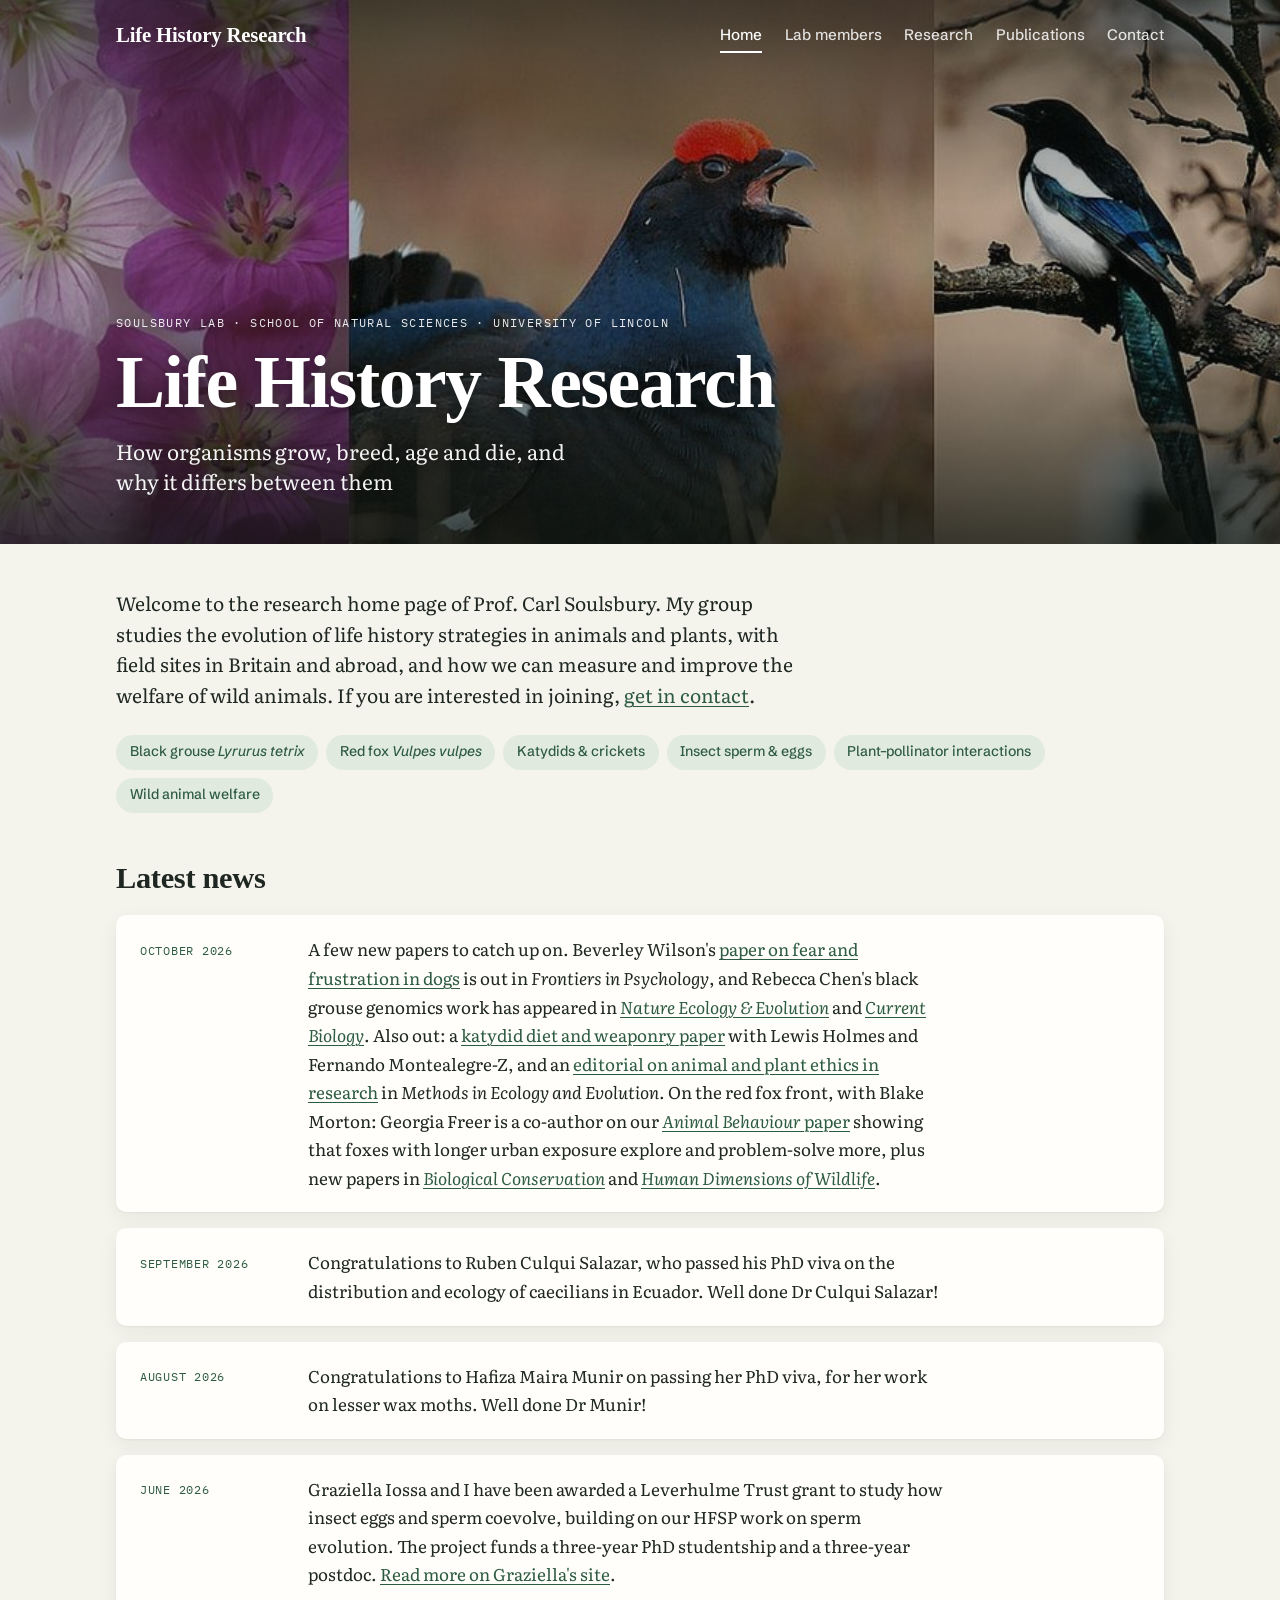
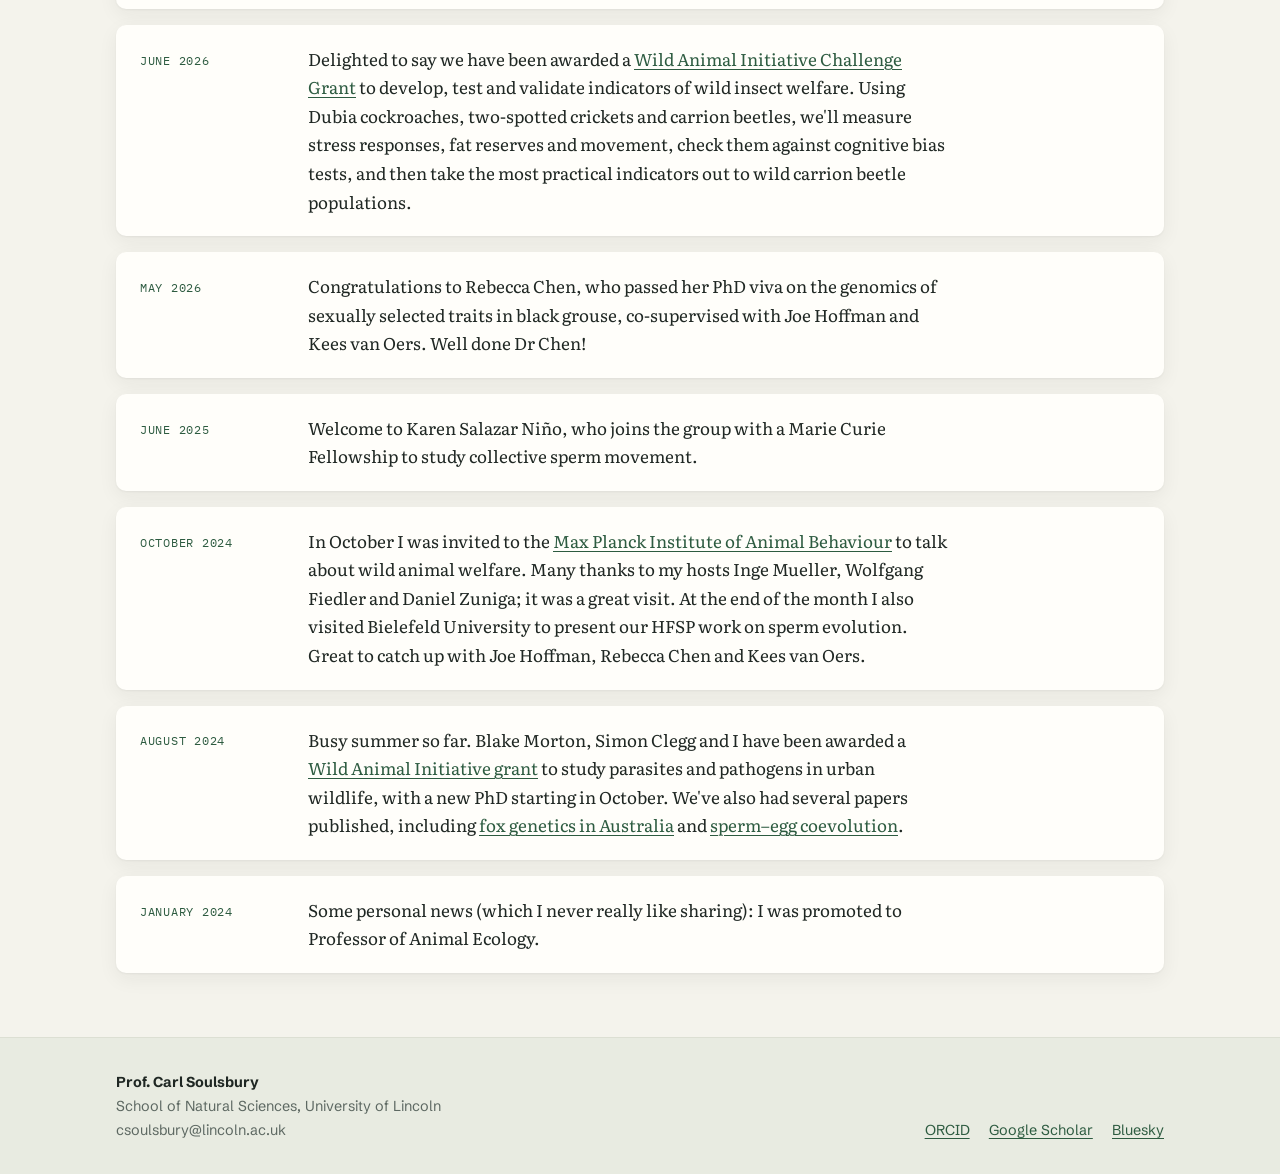
==== commit 686c7322: "Catch-up paper check: add 3 red fox papers (2025-2026) - Morton et al. (2026) Time in the city..., A" ====
--- a/docs/index.html
+++ b/docs/index.html
@@ -40,6 +40,7 @@
 <section class="news" aria-labelledby="news-h">
   <h2 id="news-h">Latest news</h2>
   <ol class="news-list">
+<li class="news-item"><time>October 2026</time><div class="news-body"><p>A few new papers to catch up on. Beverley Wilson's <a href="https://doi.org/10.3389/fpsyg.2026.1888439">paper on fear and frustration in dogs</a> is out in <em>Frontiers in Psychology</em>, and Rebecca Chen's black grouse genomics work has appeared in <a href="https://doi.org/10.1038/s41559-025-02802-8"><em>Nature Ecology &amp; Evolution</em></a> and <a href="https://doi.org/10.1016/j.cub.2025.10.043"><em>Current Biology</em></a>. Also out: a <a href="https://doi.org/10.1002/ece3.72630">katydid diet and weaponry paper</a> with Lewis Holmes and Fernando Montealegre-Z, and an <a href="https://doi.org/10.1111/2041-210x.70290">editorial on animal and plant ethics in research</a> in <em>Methods in Ecology and Evolution</em>. On the red fox front, with Blake Morton: Georgia Freer is a co-author on our <a href="https://doi.org/10.1016/j.anbehav.2026.123644"><em>Animal Behaviour</em> paper</a> showing that foxes with longer urban exposure explore and problem-solve more, plus new papers in <a href="https://doi.org/10.1016/j.biocon.2026.111820"><em>Biological Conservation</em></a> and <a href="https://doi.org/10.1080/10871209.2025.2561719"><em>Human Dimensions of Wildlife</em></a>.</p></div></li>
 <li class="news-item"><time>September 2026</time><div class="news-body"><p>Congratulations to Ruben Culqui Salazar, who passed his PhD viva on the distribution and ecology of caecilians in Ecuador. Well done Dr Culqui Salazar!</p></div></li>
 <li class="news-item"><time>August 2026</time><div class="news-body"><p>Congratulations to Hafiza Maira Munir on passing her PhD viva, for her work on lesser wax moths. Well done Dr Munir!</p></div></li>
 <li class="news-item"><time>June 2026</time><div class="news-body"><p>Graziella Iossa and I have been awarded a Leverhulme Trust grant to study how insect eggs and sperm coevolve, building on our HFSP work on sperm evolution. The project funds a three-year PhD studentship and a three-year postdoc. <a href="https://graziellaiossa.weebly.com/news">Read more on Graziella's site</a>.</p></div></li>
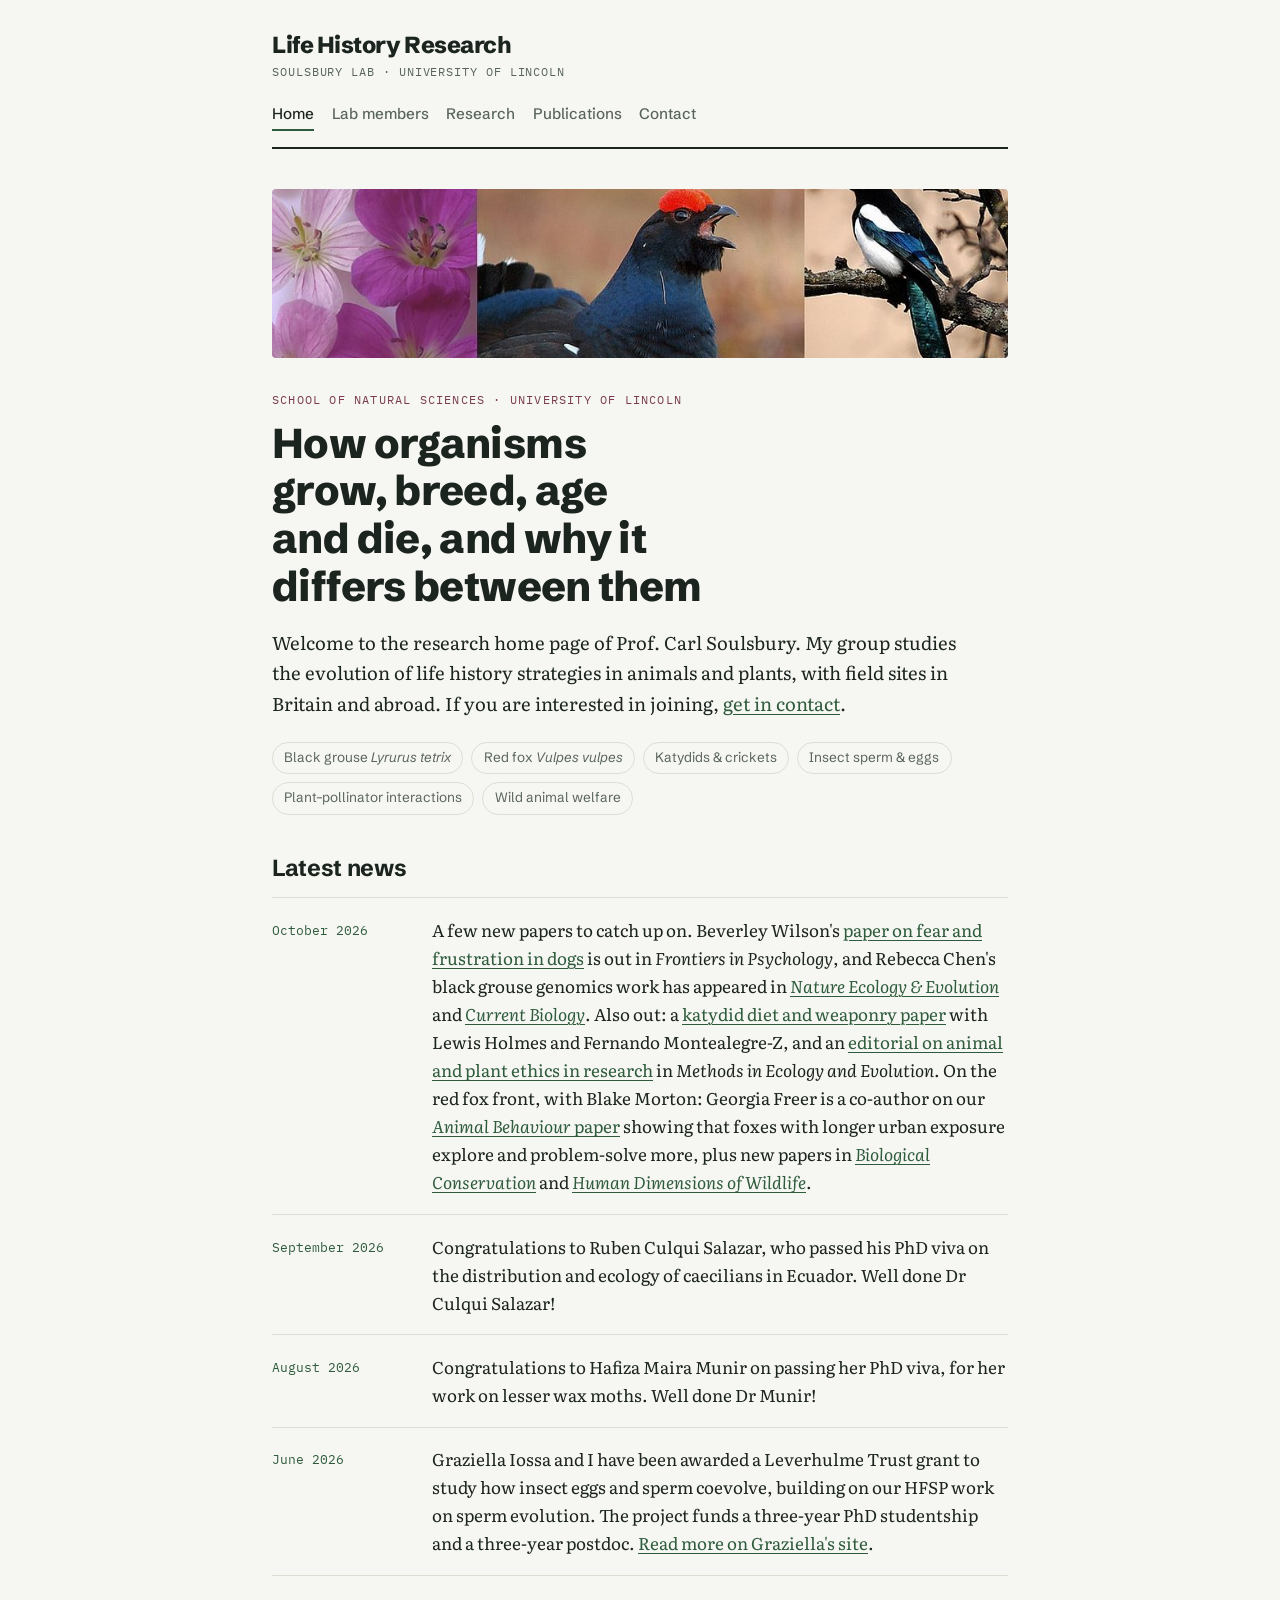
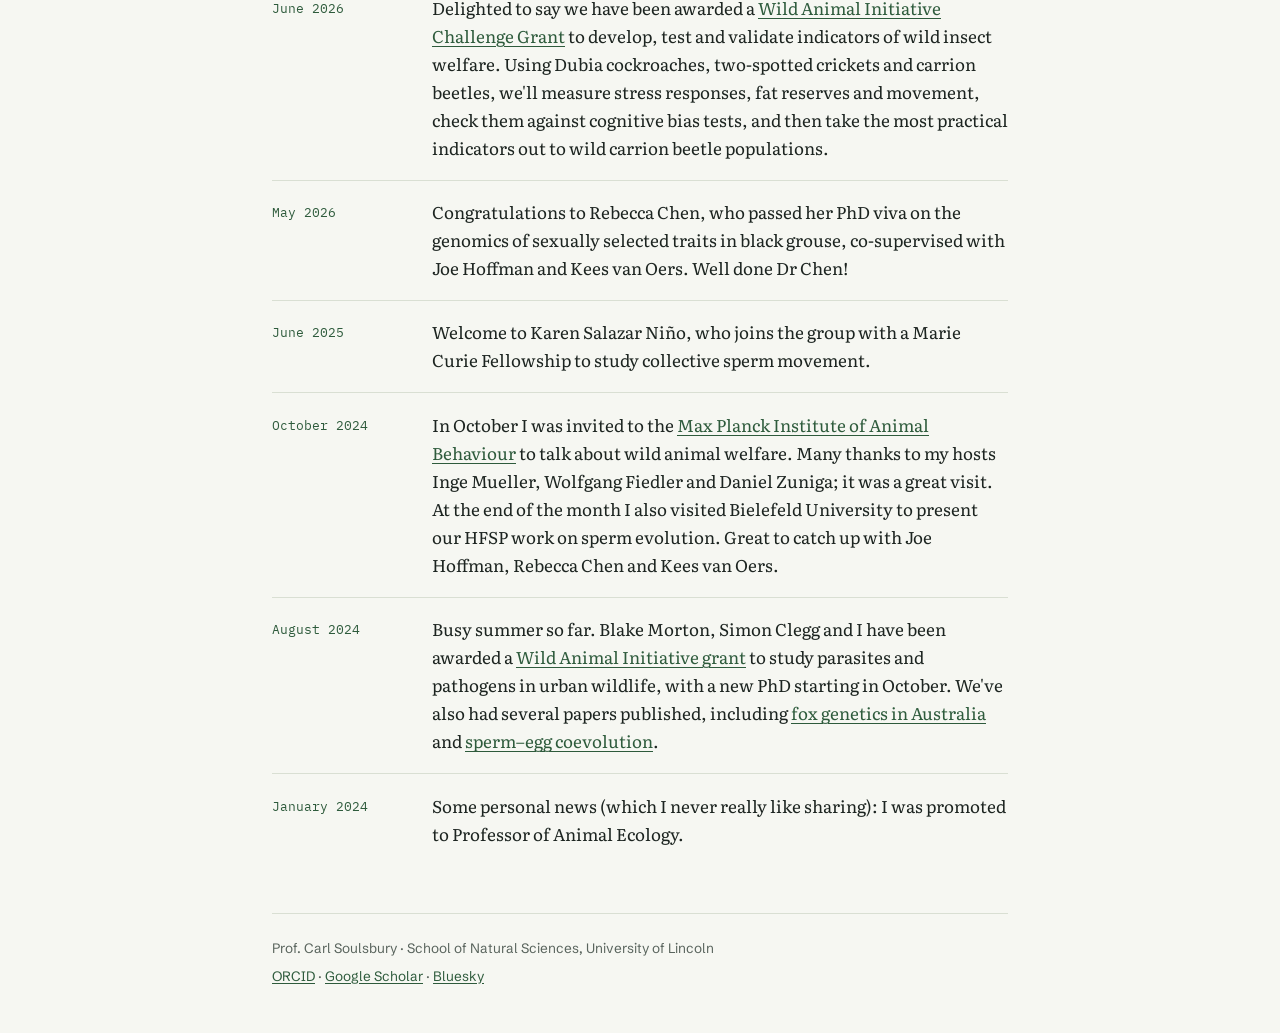
==== commit b046804f: "Restore previous design, with the magpie banner on the home page; keep welfare theme and other conte" ====
--- a/docs/index.html
+++ b/docs/index.html
@@ -4,60 +4,47 @@
 <meta charset="utf-8">
 <meta name="viewport" content="width=device-width, initial-scale=1, viewport-fit=cover">
 <title>Life History Research</title>
-<meta name="description" content="Research group of Prof. Carl Soulsbury, School of Natural Sciences, University of Lincoln: evolution of life history strategies, sexual selection and wild animal welfare.">
+<meta name="description" content="Research group of Prof. Carl Soulsbury, University of Lincoln: evolution of life history strategies in animals and plants.">
 <link rel="preconnect" href="https://fonts.googleapis.com">
 <link rel="preconnect" href="https://fonts.gstatic.com" crossorigin>
-<link rel="stylesheet" href="https://fonts.googleapis.com/css2?family=Fraunces:opsz,wght@9..144,500;9..144,600&family=Literata:ital,opsz,wght@0,7..72,400;0,7..72,600;1,7..72,400&family=Schibsted+Grotesk:wght@500;600;700&family=IBM+Plex+Mono:wght@500&display=swap">
+<link rel="stylesheet" href="https://fonts.googleapis.com/css2?family=Literata:ital,opsz,wght@0,7..72,400;0,7..72,600;1,7..72,400&family=Schibsted+Grotesk:wght@500;700;800&family=IBM+Plex+Mono:wght@500&display=swap">
 <link rel="stylesheet" href="style.css">
 </head>
 <body>
-<header class="masthead masthead-home">
-  <img class="masthead-img" src="img/study-species.jpg" alt="Cranesbill flowers, a male black grouse and a magpie" style="object-position:50% 35%">
-  <div class="wrap masthead-inner">
-    <div class="topbar">
-      <a class="brand" href="index.html">Life History Research</a>
-      <nav aria-label="Main"><a href="index.html" aria-current="page">Home</a><a href="lab.html">Lab members</a><a href="research.html">Research</a><a href="publications.html">Publications</a><a href="contact.html">Contact</a></nav>
-    </div>
-    <div class="masthead-text">
-      <p class="masthead-eyebrow">Soulsbury Lab · School of Natural Sciences · University of Lincoln</p>
-      <h1>Life History Research</h1>
-      <p class="masthead-sub">How organisms grow, breed, age and die, and why it differs between them</p>
-    </div>
-  </div>
+<header class="site">
+  <a class="brand" href="index.html"><span class="brand-main">Life History Research</span><span class="brand-sub">Soulsbury Lab · University of Lincoln</span></a>
+  <nav><a href="index.html" aria-current="page">Home</a><a href="lab.html">Lab members</a><a href="research.html">Research</a><a href="publications.html">Publications</a><a href="contact.html">Contact</a></nav>
 </header>
-<main class="wrap">
+<main>
+<figure class="banner hero"><img src="img/study-species.jpg" alt="Cranesbill flowers, a male black grouse with red eye combs, and a magpie on a branch" width="900" height="372"></figure>
 <section class="intro">
-  <p class="lede">Welcome to the research home page of Prof. Carl Soulsbury. My group studies the evolution of life history strategies in animals and plants, with field sites in Britain and abroad, and how we can measure and improve the welfare of wild animals. If you are interested in joining, <a href="contact.html">get in contact</a>.</p>
-  <ul class="systems" aria-label="Study systems">
-    <li><a href="research.html#vertebrates">Black grouse <em>Lyrurus tetrix</em></a></li>
-    <li><a href="research.html#vertebrates">Red fox <em>Vulpes vulpes</em></a></li>
-    <li><a href="research.html#insects">Katydids &amp; crickets</a></li>
-    <li><a href="research.html#insects">Insect sperm &amp; eggs</a></li>
-    <li><a href="research.html#plants">Plant–pollinator interactions</a></li>
-    <li><a href="research.html#welfare">Wild animal welfare</a></li>
+  <p class="eyebrow">School of Natural Sciences · University of Lincoln</p>
+  <h1>How organisms grow, breed, age and die, and why it differs between them</h1>
+  <p class="lede">Welcome to the research home page of Prof. Carl Soulsbury. My group studies the evolution of life history strategies in animals and plants, with field sites in Britain and abroad. If you are interested in joining, <a href="contact.html">get in contact</a>.</p>
+  <ul class="systems">
+    <li>Black grouse <em>Lyrurus tetrix</em></li><li>Red fox <em>Vulpes vulpes</em></li>
+    <li>Katydids &amp; crickets</li><li>Insect sperm &amp; eggs</li><li>Plant–pollinator interactions</li><li>Wild animal welfare</li>
   </ul>
 </section>
 <section class="news" aria-labelledby="news-h">
   <h2 id="news-h">Latest news</h2>
   <ol class="news-list">
-<li class="news-item"><time>October 2026</time><div class="news-body"><p>A few new papers to catch up on. Beverley Wilson's <a href="https://doi.org/10.3389/fpsyg.2026.1888439">paper on fear and frustration in dogs</a> is out in <em>Frontiers in Psychology</em>, and Rebecca Chen's black grouse genomics work has appeared in <a href="https://doi.org/10.1038/s41559-025-02802-8"><em>Nature Ecology &amp; Evolution</em></a> and <a href="https://doi.org/10.1016/j.cub.2025.10.043"><em>Current Biology</em></a>. Also out: a <a href="https://doi.org/10.1002/ece3.72630">katydid diet and weaponry paper</a> with Lewis Holmes and Fernando Montealegre-Z, and an <a href="https://doi.org/10.1111/2041-210x.70290">editorial on animal and plant ethics in research</a> in <em>Methods in Ecology and Evolution</em>. On the red fox front, with Blake Morton: Georgia Freer is a co-author on our <a href="https://doi.org/10.1016/j.anbehav.2026.123644"><em>Animal Behaviour</em> paper</a> showing that foxes with longer urban exposure explore and problem-solve more, plus new papers in <a href="https://doi.org/10.1016/j.biocon.2026.111820"><em>Biological Conservation</em></a> and <a href="https://doi.org/10.1080/10871209.2025.2561719"><em>Human Dimensions of Wildlife</em></a>.</p></div></li>
-<li class="news-item"><time>September 2026</time><div class="news-body"><p>Congratulations to Ruben Culqui Salazar, who passed his PhD viva on the distribution and ecology of caecilians in Ecuador. Well done Dr Culqui Salazar!</p></div></li>
-<li class="news-item"><time>August 2026</time><div class="news-body"><p>Congratulations to Hafiza Maira Munir on passing her PhD viva, for her work on lesser wax moths. Well done Dr Munir!</p></div></li>
-<li class="news-item"><time>June 2026</time><div class="news-body"><p>Graziella Iossa and I have been awarded a Leverhulme Trust grant to study how insect eggs and sperm coevolve, building on our HFSP work on sperm evolution. The project funds a three-year PhD studentship and a three-year postdoc. <a href="https://graziellaiossa.weebly.com/news">Read more on Graziella's site</a>.</p></div></li>
-<li class="news-item"><time>June 2026</time><div class="news-body"><p>Delighted to say we have been awarded a <a href="https://www.wildanimalinitiative.org/blog/2026-grants">Wild Animal Initiative Challenge Grant</a> to develop, test and validate indicators of wild insect welfare. Using Dubia cockroaches, two-spotted crickets and carrion beetles, we'll measure stress responses, fat reserves and movement, check them against cognitive bias tests, and then take the most practical indicators out to wild carrion beetle populations.</p></div></li>
-<li class="news-item"><time>May 2026</time><div class="news-body"><p>Congratulations to Rebecca Chen, who passed her PhD viva on the genomics of sexually selected traits in black grouse, co-supervised with Joe Hoffman and Kees van Oers. Well done Dr Chen!</p></div></li>
-<li class="news-item"><time>June 2025</time><div class="news-body"><p>Welcome to Karen Salazar Niño, who joins the group with a Marie Curie Fellowship to study collective sperm movement.</p></div></li>
-<li class="news-item"><time>October 2024</time><div class="news-body"><p>In October I was invited to the <a href="https://www.ab.mpg.de">Max Planck Institute of Animal Behaviour</a> to talk about wild animal welfare. Many thanks to my hosts Inge Mueller, Wolfgang Fiedler and Daniel Zuniga; it was a great visit. At the end of the month I also visited Bielefeld University to present our HFSP work on sperm evolution. Great to catch up with Joe Hoffman, Rebecca Chen and Kees van Oers.</p></div></li>
-<li class="news-item"><time>August 2024</time><div class="news-body"><p>Busy summer so far. Blake Morton, Simon Clegg and I have been awarded a <a href="https://www.wildanimalinitiative.org/blog/large-grants-2024">Wild Animal Initiative grant</a> to study parasites and pathogens in urban wildlife, with a new PhD starting in October. We've also had several papers published, including <a href="https://onlinelibrary.wiley.com/doi/full/10.1002/ece3.11212">fox genetics in Australia</a> and <a href="https://doi.org/10.1098/rspb.2024.0525">sperm–egg coevolution</a>.</p></div></li>
-<li class="news-item"><time>January 2024</time><div class="news-body"><p>Some personal news (which I never really like sharing): I was promoted to Professor of Animal Ecology.</p></div></li>
+<li><time>October 2026</time><div class="news-body"><p>A few new papers to catch up on. Beverley Wilson's <a href="https://doi.org/10.3389/fpsyg.2026.1888439">paper on fear and frustration in dogs</a> is out in <em>Frontiers in Psychology</em>, and Rebecca Chen's black grouse genomics work has appeared in <a href="https://doi.org/10.1038/s41559-025-02802-8"><em>Nature Ecology &amp; Evolution</em></a> and <a href="https://doi.org/10.1016/j.cub.2025.10.043"><em>Current Biology</em></a>. Also out: a <a href="https://doi.org/10.1002/ece3.72630">katydid diet and weaponry paper</a> with Lewis Holmes and Fernando Montealegre-Z, and an <a href="https://doi.org/10.1111/2041-210x.70290">editorial on animal and plant ethics in research</a> in <em>Methods in Ecology and Evolution</em>. On the red fox front, with Blake Morton: Georgia Freer is a co-author on our <a href="https://doi.org/10.1016/j.anbehav.2026.123644"><em>Animal Behaviour</em> paper</a> showing that foxes with longer urban exposure explore and problem-solve more, plus new papers in <a href="https://doi.org/10.1016/j.biocon.2026.111820"><em>Biological Conservation</em></a> and <a href="https://doi.org/10.1080/10871209.2025.2561719"><em>Human Dimensions of Wildlife</em></a>.</p></div></li>
+<li><time>September 2026</time><div class="news-body"><p>Congratulations to Ruben Culqui Salazar, who passed his PhD viva on the distribution and ecology of caecilians in Ecuador. Well done Dr Culqui Salazar!</p></div></li>
+<li><time>August 2026</time><div class="news-body"><p>Congratulations to Hafiza Maira Munir on passing her PhD viva, for her work on lesser wax moths. Well done Dr Munir!</p></div></li>
+<li><time>June 2026</time><div class="news-body"><p>Graziella Iossa and I have been awarded a Leverhulme Trust grant to study how insect eggs and sperm coevolve, building on our HFSP work on sperm evolution. The project funds a three-year PhD studentship and a three-year postdoc. <a href="https://graziellaiossa.weebly.com/news">Read more on Graziella's site</a>.</p></div></li>
+<li><time>June 2026</time><div class="news-body"><p>Delighted to say we have been awarded a <a href="https://www.wildanimalinitiative.org/blog/2026-grants">Wild Animal Initiative Challenge Grant</a> to develop, test and validate indicators of wild insect welfare. Using Dubia cockroaches, two-spotted crickets and carrion beetles, we'll measure stress responses, fat reserves and movement, check them against cognitive bias tests, and then take the most practical indicators out to wild carrion beetle populations.</p></div></li>
+<li><time>May 2026</time><div class="news-body"><p>Congratulations to Rebecca Chen, who passed her PhD viva on the genomics of sexually selected traits in black grouse, co-supervised with Joe Hoffman and Kees van Oers. Well done Dr Chen!</p></div></li>
+<li><time>June 2025</time><div class="news-body"><p>Welcome to Karen Salazar Niño, who joins the group with a Marie Curie Fellowship to study collective sperm movement.</p></div></li>
+<li><time>October 2024</time><div class="news-body"><p>In October I was invited to the <a href="https://www.ab.mpg.de">Max Planck Institute of Animal Behaviour</a> to talk about wild animal welfare. Many thanks to my hosts Inge Mueller, Wolfgang Fiedler and Daniel Zuniga; it was a great visit. At the end of the month I also visited Bielefeld University to present our HFSP work on sperm evolution. Great to catch up with Joe Hoffman, Rebecca Chen and Kees van Oers.</p></div></li>
+<li><time>August 2024</time><div class="news-body"><p>Busy summer so far. Blake Morton, Simon Clegg and I have been awarded a <a href="https://www.wildanimalinitiative.org/blog/large-grants-2024">Wild Animal Initiative grant</a> to study parasites and pathogens in urban wildlife, with a new PhD starting in October. We've also had several papers published, including <a href="https://onlinelibrary.wiley.com/doi/full/10.1002/ece3.11212">fox genetics in Australia</a> and <a href="https://doi.org/10.1098/rspb.2024.0525">sperm–egg coevolution</a>.</p></div></li>
+<li><time>January 2024</time><div class="news-body"><p>Some personal news (which I never really like sharing): I was promoted to Professor of Animal Ecology.</p></div></li>
   </ol>
 </section>
 </main>
 <footer class="site">
-  <div class="wrap footer-inner">
-    <p><strong>Prof. Carl Soulsbury</strong><br>School of Natural Sciences, University of Lincoln<br><span class="sel">csoulsbury@lincoln.ac.uk</span></p>
-    <p class="footer-links"><a href="https://orcid.org/0000-0001-8808-5210">ORCID</a><a href="https://scholar.google.com/citations?user=4IAXZDEAAAAJ">Google Scholar</a><a href="https://bsky.app/profile/cds-york.bsky.social">Bluesky</a></p>
-  </div>
+  <p>Prof. Carl Soulsbury · School of Natural Sciences, University of Lincoln</p>
+  <p><a href="https://orcid.org/0000-0001-8808-5210">ORCID</a> · <a href="https://scholar.google.com/citations?user=4IAXZDEAAAAJ">Google Scholar</a> · <a href="https://bsky.app/profile/cds-york.bsky.social">Bluesky</a></p>
 </footer>
 </body>
 </html>
--- a/docs/style.css
+++ b/docs/style.css
@@ -1,166 +1,132 @@
-/* Layout: full-bleed photographic masthead on every page (as the old site had),
-   then a calm paper-coloured page with content in cards. Moss and heather from the grouse moors. */
+/* Layout: narrow reading column, masthead + sideways nav, field-notebook calm.
+   Moss-and-heather palette drawn from the grouse moors. */
 :root {
-  --bg: #f4f3ec;          /* warm paper */
-  --surface: #fffefa;
-  --band: #e8ebe1;        /* footer / tinted bands */
-  --ink: #1f2723;
-  --muted: #5d6862;
-  --rule: #dcdfd3;
-  --accent: #2d5b40;      /* moss */
-  --accent-soft: #e1eadf;
-  --accent-2: #8c3b55;    /* heather */
-  --on-image: #ffffff;
-  --shadow: 0 1px 2px rgb(31 39 35 / 0.05), 0 6px 20px rgb(31 39 35 / 0.06);
-  --font-display: "Fraunces", Georgia, "Times New Roman", serif;
+  --bg: #f6f7f2;
+  --surface: #ffffff;
+  --ink: #1c2420;
+  --muted: #59645d;
+  --rule: #d9dfd3;
+  --accent: #2e5b3c;      /* moss */
+  --accent-2: #7a3b52;    /* heather, used sparingly */
+  --font-display: "Schibsted Grotesk", "Helvetica Neue", Arial, sans-serif;
   --font-body: "Literata", Georgia, "Times New Roman", serif;
-  --font-ui: "Schibsted Grotesk", "Helvetica Neue", Arial, sans-serif;
   --font-mono: "IBM Plex Mono", ui-monospace, Menlo, monospace;
-  --radius: 10px;
   color-scheme: light;
 }
 @media (prefers-color-scheme: dark) {
   :root:not([data-theme="light"]) {
-    --bg: #1d2521; --surface: #252f2a; --band: #212a25; --ink: #e7ece5; --muted: #a8b3ab;
-    --rule: #35413b; --accent: #a3d1ad; --accent-soft: #2c3b32; --accent-2: #e4a6bc;
-    --shadow: 0 1px 2px rgb(0 0 0 / 0.2), 0 6px 20px rgb(0 0 0 / 0.18);
-    color-scheme: dark;
+    --bg: #121714; --surface: #19201c; --ink: #e4e9e2; --muted: #a2ada5;
+    --rule: #2c3530; --accent: #93c79f; --accent-2: #d898b0; color-scheme: dark;
   }
 }
 :root[data-theme="dark"] {
-  --bg: #1d2521; --surface: #252f2a; --band: #212a25; --ink: #e7ece5; --muted: #a8b3ab;
-  --rule: #35413b; --accent: #a3d1ad; --accent-soft: #2c3b32; --accent-2: #e4a6bc;
-  --shadow: 0 1px 2px rgb(0 0 0 / 0.2), 0 6px 20px rgb(0 0 0 / 0.18);
-  color-scheme: dark;
+  --bg: #121714; --surface: #19201c; --ink: #e4e9e2; --muted: #a2ada5;
+  --rule: #2c3530; --accent: #93c79f; --accent-2: #d898b0; color-scheme: dark;
 }
 
-*, *::before, *::after { box-sizing: border-box; }
-html { -webkit-text-size-adjust: 100%; }
+* { box-sizing: border-box; }
 body {
   margin: 0; background: var(--bg); color: var(--ink);
-  font-family: var(--font-body); font-size: 1.0625rem; line-height: 1.68;
+  font-family: var(--font-body); font-size: 1.0625rem; line-height: 1.65;
+  padding-inline: 16px;
 }
-img { max-width: 100%; height: auto; display: block; }
-figure { margin: 0; }
 a { color: var(--accent); text-decoration-thickness: 1px; text-underline-offset: 0.18em; }
 a:hover { text-decoration-thickness: 2px; }
-a:focus-visible, summary:focus-visible { outline: 2px solid var(--accent); outline-offset: 3px; border-radius: 3px; }
-p { margin: 0 0 1em; }
-h1, h2, h3 { text-wrap: balance; }
-h2 { font-family: var(--font-display); font-weight: 600; font-size: clamp(1.5rem, 3vw, 1.9rem); line-height: 1.15; letter-spacing: -0.01em; margin: 3rem 0 1.25rem; }
-h3 { font-family: var(--font-ui); font-weight: 700; font-size: 1.1rem; line-height: 1.25; margin: 0 0 0.3rem; }
-.wrap { width: 100%; max-width: 68rem; margin-inline: auto; padding-inline: 20px; }
-.lede { font-size: 1.2rem; line-height: 1.6; max-width: 62ch; }
-.eyebrow { font-family: var(--font-mono); font-size: 0.72rem; text-transform: uppercase; letter-spacing: 0.12em; color: var(--accent-2); margin: 0 0 0.5rem; }
-.sel { user-select: all; }
+a:focus-visible, summary:focus-visible { outline: 2px solid var(--accent); outline-offset: 2px; border-radius: 2px; }
 
-/* ---------- masthead ---------- */
-.masthead { position: relative; isolation: isolate; color: var(--on-image); background: #1e2a24; overflow: hidden; }
-.masthead-img { position: absolute; inset: 0; width: 100%; height: 100%; object-fit: cover; z-index: -2; }
-.masthead::after {
-  content: ""; position: absolute; inset: 0; z-index: -1;
-  background: linear-gradient(180deg, rgb(12 20 16 / 0.62) 0%, rgb(12 20 16 / 0.28) 38%, rgb(12 20 16 / 0.35) 62%, rgb(12 20 16 / 0.78) 100%);
+header.site, main, footer.site { max-width: 46rem; margin-inline: auto; }
+
+header.site {
+  display: flex; flex-wrap: wrap; align-items: end; justify-content: space-between;
+  gap: 1rem 2rem; padding-block: 2rem 1rem; border-bottom: 2px solid var(--ink);
 }
-.masthead-inner { display: flex; flex-direction: column; justify-content: space-between; gap: 2.5rem; min-height: 17rem; padding-block: calc(1.1rem + env(safe-area-inset-top, 0px)) 2.25rem; }
-.masthead-home .masthead-inner { min-height: min(34rem, 78vh); padding-bottom: 3rem; }
-.topbar { display: flex; flex-wrap: wrap; align-items: center; justify-content: space-between; gap: 0.75rem 2rem; }
-.brand { font-family: var(--font-display); font-weight: 600; font-size: 1.3rem; color: var(--on-image); text-decoration: none; letter-spacing: -0.01em; }
-.topbar nav { display: flex; flex-wrap: wrap; gap: 0.25rem 1.4rem; font-family: var(--font-ui); font-weight: 500; font-size: 0.95rem; }
-.topbar nav a { color: var(--on-image); opacity: 0.85; text-decoration: none; padding-block: 0.25rem; border-bottom: 2px solid transparent; }
-.topbar nav a:hover { opacity: 1; }
-.topbar nav a[aria-current="page"] { opacity: 1; border-bottom-color: var(--on-image); }
-.masthead-text { max-width: 44rem; text-shadow: 0 1px 12px rgb(0 0 0 / 0.35); }
-.masthead-eyebrow { font-family: var(--font-mono); font-size: 0.72rem; text-transform: uppercase; letter-spacing: 0.12em; opacity: 0.9; margin: 0 0 0.75rem; }
-.masthead h1 { font-family: var(--font-display); font-weight: 600; font-size: clamp(2.2rem, 6vw, 3.4rem); line-height: 1.05; letter-spacing: -0.02em; margin: 0; }
-.masthead-home h1 { font-size: clamp(2.6rem, 8vw, 4.6rem); }
-.masthead-sub { font-size: clamp(1.05rem, 2.2vw, 1.3rem); line-height: 1.45; margin: 0.9rem 0 0; max-width: 38ch; opacity: 0.95; }
-.masthead-sub a { color: var(--on-image); }
+.brand { text-decoration: none; color: var(--ink); display: flex; flex-direction: column; }
+.brand-main { font-family: var(--font-display); font-weight: 800; font-size: 1.45rem; letter-spacing: -0.02em; line-height: 1.1; }
+.brand-sub { font-family: var(--font-mono); font-size: 0.72rem; text-transform: uppercase; letter-spacing: 0.08em; color: var(--muted); margin-top: 0.3rem; }
+header.site nav { display: flex; flex-wrap: wrap; gap: 0.25rem 1.1rem; font-family: var(--font-display); font-weight: 500; font-size: 0.95rem; }
+header.site nav a { color: var(--muted); text-decoration: none; padding-block: 0.2rem; border-bottom: 2px solid transparent; }
+header.site nav a:hover { color: var(--ink); }
+header.site nav a[aria-current="page"] { color: var(--ink); border-bottom-color: var(--accent); }
 
-main { padding-block: 2.75rem 4rem; }
+main { padding-block: 2.5rem 3rem; }
+h1, h2, h3 { font-family: var(--font-display); line-height: 1.15; text-wrap: balance; letter-spacing: -0.015em; }
+h1 { font-size: clamp(1.9rem, 5vw, 2.6rem); font-weight: 800; margin: 0 0 1rem; }
+h2 { font-size: 1.45rem; font-weight: 700; margin: 2.5rem 0 1rem; }
+h3 { font-size: 1.1rem; font-weight: 700; margin: 0 0 0.25rem; }
+p { margin: 0 0 1em; max-width: 65ch; }
+.lede { font-size: 1.15rem; color: var(--ink); }
+.eyebrow { font-family: var(--font-mono); font-size: 0.75rem; text-transform: uppercase; letter-spacing: 0.1em; color: var(--accent-2); margin: 0 0 0.6rem; }
 
-/* ---------- home ---------- */
-.intro .lede { margin-bottom: 1.5rem; }
-.systems { list-style: none; padding: 0; margin: 0; display: flex; flex-wrap: wrap; gap: 0.5rem; }
-.systems a { display: inline-block; font-family: var(--font-ui); font-size: 0.88rem; font-weight: 500; padding: 0.35rem 0.85rem; border-radius: 999px; background: var(--accent-soft); color: var(--accent); text-decoration: none; }
-.systems a:hover { background: var(--accent); color: var(--surface); }
-.news-list { list-style: none; padding: 0; margin: 0; display: grid; gap: 1rem; }
-.news-item { display: grid; grid-template-columns: 9rem minmax(0, 1fr); gap: 0.25rem 1.5rem; background: var(--surface); border-radius: var(--radius); box-shadow: var(--shadow); padding: 1.25rem 1.5rem; }
-.news-item time { font-family: var(--font-mono); font-size: 0.78rem; text-transform: uppercase; letter-spacing: 0.06em; color: var(--accent); padding-top: 0.3rem; }
-.news-body p { max-width: 64ch; }
+/* home */
+.intro h1 { max-width: 20ch; }
+.systems { list-style: none; padding: 0; margin: 1.5rem 0 0; display: flex; flex-wrap: wrap; gap: 0.5rem; }
+.systems li { font-family: var(--font-display); font-size: 0.85rem; padding: 0.25rem 0.7rem; border: 1px solid var(--rule); border-radius: 999px; color: var(--muted); }
+.news-list { list-style: none; padding: 0; margin: 0; }
+.news-list li { display: grid; grid-template-columns: 8.5rem minmax(0, 1fr); gap: 0 1.5rem; padding-block: 1.1rem; border-top: 1px solid var(--rule); }
+.news-list time { font-family: var(--font-mono); font-size: 0.8rem; color: var(--accent); padding-top: 0.25rem; font-variant-numeric: tabular-nums; }
 .news-body p:last-child { margin-bottom: 0; }
 
-/* ---------- people ---------- */
-.person { background: var(--surface); border-radius: var(--radius); box-shadow: var(--shadow); padding: 1.35rem 1.5rem; min-width: 0; display: flow-root; }
-.person .role { font-family: var(--font-mono); font-size: 0.72rem; text-transform: uppercase; letter-spacing: 0.07em; color: var(--muted); margin-bottom: 0.7rem; }
-.person p { font-size: 0.98rem; }
+/* people */
+.person { padding-block: 1.25rem; border-top: 1px solid var(--rule); min-width: 0; }
+.person .role { font-family: var(--font-mono); font-size: 0.75rem; text-transform: uppercase; letter-spacing: 0.06em; color: var(--muted); margin-bottom: 0.6rem; }
 .person p:last-child { margin-bottom: 0; }
-.portrait { float: right; width: min(36%, 10rem); margin: 0 0 0.75rem 1.25rem; }
-.portrait img { width: 100%; aspect-ratio: 3 / 4; object-fit: cover; border-radius: 8px; }
-.portrait figcaption { font-family: var(--font-mono); font-size: 0.68rem; color: var(--muted); margin-top: 0.4rem; line-height: 1.35; }
-.person.lead { padding: 1.75rem 2rem; }
-.person.lead h3 { font-family: var(--font-display); font-weight: 600; font-size: 1.6rem; }
-.person.lead .portrait { width: min(36%, 14rem); }
-.person.lead p { font-size: 1.03rem; max-width: 62ch; }
-.links { font-family: var(--font-ui); font-size: 0.9rem; }
-.people { display: grid; grid-template-columns: repeat(auto-fill, minmax(min(100%, 22rem), 1fr)); gap: 1rem; align-items: start; }
-.former { margin-top: 3rem; }
-.former summary { cursor: pointer; font-family: var(--font-display); font-weight: 600; font-size: clamp(1.35rem, 3vw, 1.7rem); padding-block: 0.75rem; list-style-position: outside; }
-.former .count { font-family: var(--font-mono); font-size: 0.8rem; font-weight: 500; color: var(--muted); background: var(--band); border-radius: 999px; padding: 0.15rem 0.55rem; vertical-align: middle; }
-.former[open] summary { margin-bottom: 1rem; }
+.person.lead { background: var(--surface); border: 1px solid var(--rule); border-radius: 6px; padding: 1.5rem; }
+.person.lead h3 { font-size: 1.35rem; }
+.links { font-family: var(--font-display); font-size: 0.9rem; }
+.people { display: grid; grid-template-columns: repeat(auto-fit, minmax(min(100%, 19rem), 1fr)); gap: 0 2rem; }
+.former { margin-top: 2.5rem; border-top: 2px solid var(--ink); }
+.former summary { cursor: pointer; font-family: var(--font-display); font-weight: 700; font-size: 1.2rem; padding-block: 1rem; }
 
-/* ---------- research ---------- */
-.theme-index { display: grid; grid-template-columns: repeat(auto-fit, minmax(min(100%, 14rem), 1fr)); gap: 0.6rem; margin: 2rem 0 1rem; }
-.theme-index a { display: flex; align-items: center; gap: 0.75rem; padding: 0.8rem 1rem; background: var(--surface); border-radius: var(--radius); box-shadow: var(--shadow); font-family: var(--font-ui); font-weight: 600; color: var(--ink); text-decoration: none; }
-.theme-index a:hover { color: var(--accent); }
-.theme-index span { display: grid; place-items: center; width: 1.8rem; height: 1.8rem; border-radius: 50%; background: var(--accent-soft); color: var(--accent); font-family: var(--font-mono); font-size: 0.8rem; flex: none; }
-.theme { display: grid; grid-template-columns: minmax(0, 5fr) minmax(0, 7fr); gap: 2rem 3rem; align-items: start; padding-block: 3rem; border-top: 1px solid var(--rule); scroll-margin-top: 1rem; }
-.theme:nth-of-type(even) .theme-media { order: 2; }
-.theme-body h2 { margin-top: 0; }
-.theme-body h3 { margin: 1.2rem 0 0.5rem; }
-.theme-body p { max-width: 64ch; }
-.theme-media { display: grid; gap: 0.75rem; position: sticky; top: 1rem; }
-.photo img { width: 100%; border-radius: 8px; box-shadow: var(--shadow); }
-.photo.labelled img { background: #000; }
+/* research */
+.theme { padding-block: 0.5rem 1rem; border-top: 1px solid var(--rule); margin-top: 2rem; }
+.theme h2 { margin-top: 0; }
+.theme h3 { margin: 1rem 0 0.5rem; }
 
-/* ---------- publications ---------- */
-.years { display: flex; flex-wrap: wrap; gap: 0.4rem; padding: 0.6rem; margin-bottom: 1.5rem; position: sticky; top: env(safe-area-inset-top, 0px); z-index: 1; background: var(--surface); border-radius: var(--radius); box-shadow: var(--shadow); }
-.years a { font-family: var(--font-mono); font-size: 0.82rem; text-decoration: none; padding: 0.25rem 0.6rem; border-radius: 6px; font-variant-numeric: tabular-nums; }
-.years a:hover { background: var(--accent-soft); }
-.year { scroll-margin-top: 5rem; }
-.year h2 { font-family: var(--font-mono); font-weight: 500; font-size: 1rem; letter-spacing: 0.05em; color: var(--accent); margin: 2.25rem 0 0.75rem; }
-.year ol { list-style: none; padding: 0; margin: 0; background: var(--surface); border-radius: var(--radius); box-shadow: var(--shadow); }
-.year li { padding: 0.85rem 1.25rem; border-top: 1px solid var(--rule); font-size: 0.96rem; line-height: 1.55; overflow-wrap: anywhere; }
-.year li:first-child { border-top: 0; }
+/* publications */
+.years { display: flex; flex-wrap: wrap; gap: 0.35rem 0.9rem; font-family: var(--font-mono); font-size: 0.85rem; padding-block: 0.75rem; border-block: 1px solid var(--rule); margin-bottom: 1rem; position: sticky; top: env(safe-area-inset-top, 0px); background: var(--bg); z-index: 1; }
+.years a { text-decoration: none; }
+.year { scroll-margin-top: 4rem; }
+.year h2 { font-family: var(--font-mono); font-weight: 500; font-size: 1.1rem; color: var(--accent); margin: 2rem 0 0.75rem; }
+.year ol { list-style: none; padding: 0; margin: 0; }
+.year li { padding-block: 0.65rem; border-top: 1px solid var(--rule); font-size: 0.97rem; line-height: 1.55; overflow-wrap: anywhere; }
 .year li strong { font-weight: 600; }
 
-/* ---------- contact ---------- */
-.contact { display: grid; grid-template-columns: minmax(0, 7fr) minmax(0, 5fr); gap: 2rem 3rem; align-items: start; }
-.card { background: var(--surface); border-radius: var(--radius); box-shadow: var(--shadow); padding: 1.5rem; display: grid; grid-template-columns: 6.5rem minmax(0, 1fr); gap: 0.9rem 1.25rem; margin: 0; }
-.card dt { font-family: var(--font-mono); font-size: 0.72rem; text-transform: uppercase; letter-spacing: 0.08em; color: var(--muted); padding-top: 0.25rem; }
+/* contact */
+.card { background: var(--surface); border: 1px solid var(--rule); border-radius: 6px; padding: 1.5rem; display: grid; grid-template-columns: 7rem minmax(0, 1fr); gap: 0.9rem 1.5rem; margin: 2rem 0 0; }
+.card dt { font-family: var(--font-mono); font-size: 0.75rem; text-transform: uppercase; letter-spacing: 0.08em; color: var(--muted); padding-top: 0.2rem; }
 .card dd { margin: 0; overflow-wrap: anywhere; }
+.sel { user-select: all; }
+.todo { color: var(--accent-2); font-style: italic; }
 
-/* ---------- footer ---------- */
-footer.site { background: var(--band); border-top: 1px solid var(--rule); font-family: var(--font-ui); font-size: 0.9rem; color: var(--muted); }
-.footer-inner { display: flex; flex-wrap: wrap; justify-content: space-between; align-items: end; gap: 1rem 2rem; padding-block: 2rem calc(2rem + env(safe-area-inset-bottom, 0px)); }
-.footer-inner p { margin: 0; }
-.footer-inner strong { color: var(--ink); }
-.footer-links { display: flex; flex-wrap: wrap; gap: 0.4rem 1.2rem; }
+footer.site { border-top: 1px solid var(--rule); padding-block: 1.5rem 2.5rem; font-family: var(--font-display); font-size: 0.85rem; color: var(--muted); }
+footer.site p { margin: 0 0 0.3rem; }
 
-/* ---------- narrow screens ---------- */
-@media (max-width: 760px) {
-  .theme, .contact { grid-template-columns: 1fr; }
-  .theme:nth-of-type(even) .theme-media { order: 0; }
-  .theme-media { position: static; grid-template-columns: repeat(auto-fit, minmax(min(100%, 9rem), 1fr)); }
-  .news-item { grid-template-columns: 1fr; padding: 1.1rem 1.2rem; }
-  .masthead-inner { min-height: 14rem; gap: 2rem; }
-  .masthead-home .masthead-inner { min-height: 26rem; }
-  .person, .person.lead { padding: 1.2rem; }
-}
-@media (max-width: 480px) {
-  .card { grid-template-columns: 1fr; gap: 0.2rem; }
-  .card dd { margin-bottom: 0.75rem; }
-  .portrait, .person.lead .portrait { width: 40%; margin-left: 1rem; }
+@media (max-width: 560px) {
+  .news-list li { grid-template-columns: 1fr; gap: 0.3rem; }
+  .card { grid-template-columns: 1fr; gap: 0.25rem; }
+  .card dd { margin-bottom: 0.8rem; }
 }
 @media (prefers-reduced-motion: no-preference) { html { scroll-behavior: smooth; } }
-.theme-media .photo:not(.labelled) img { aspect-ratio: 4 / 3; object-fit: cover; }
-.theme-media .photo:first-child:not(.labelled) img { aspect-ratio: 5 / 4; }
+
+/* photos */
+figure { margin: 0; }
+img { max-width: 100%; height: auto; display: block; }
+.banner { margin-top: 2.5rem; }
+.banner img { width: 100%; aspect-ratio: 1847 / 425; object-fit: cover; border-radius: 4px; }
+.photo img { width: 100%; border-radius: 4px; }
+.photo.side { float: right; width: min(40%, 15rem); margin: 0 0 1rem 1.5rem; }
+.theme::after { content: ""; display: block; clear: both; }
+.photo-pair { display: grid; grid-template-columns: 1fr 1fr; gap: 0.75rem; margin-bottom: 1.25rem; }
+.photo-pair img { aspect-ratio: 4 / 3; object-fit: cover; }
+.person.has-photo { overflow: hidden; }
+.portrait { float: right; width: min(38%, 11rem); margin: 0 0 0.75rem 1.25rem; }
+.portrait img { width: 100%; aspect-ratio: 3 / 4; object-fit: cover; border-radius: 4px; }
+.portrait figcaption { font-family: var(--font-mono); font-size: 0.7rem; color: var(--muted); margin-top: 0.35rem; line-height: 1.35; }
+@media (max-width: 560px) {
+  .photo.side { width: 45%; margin-left: 1rem; }
+  .photo-pair { grid-template-columns: 1fr; }
+}
+.research .banner { margin: 1.5rem 0; }
+.research .banner img { aspect-ratio: auto; }
+.photo-pair img.contain { object-fit: contain; background: #000; }
+.banner.hero { margin: 0 0 2rem; }
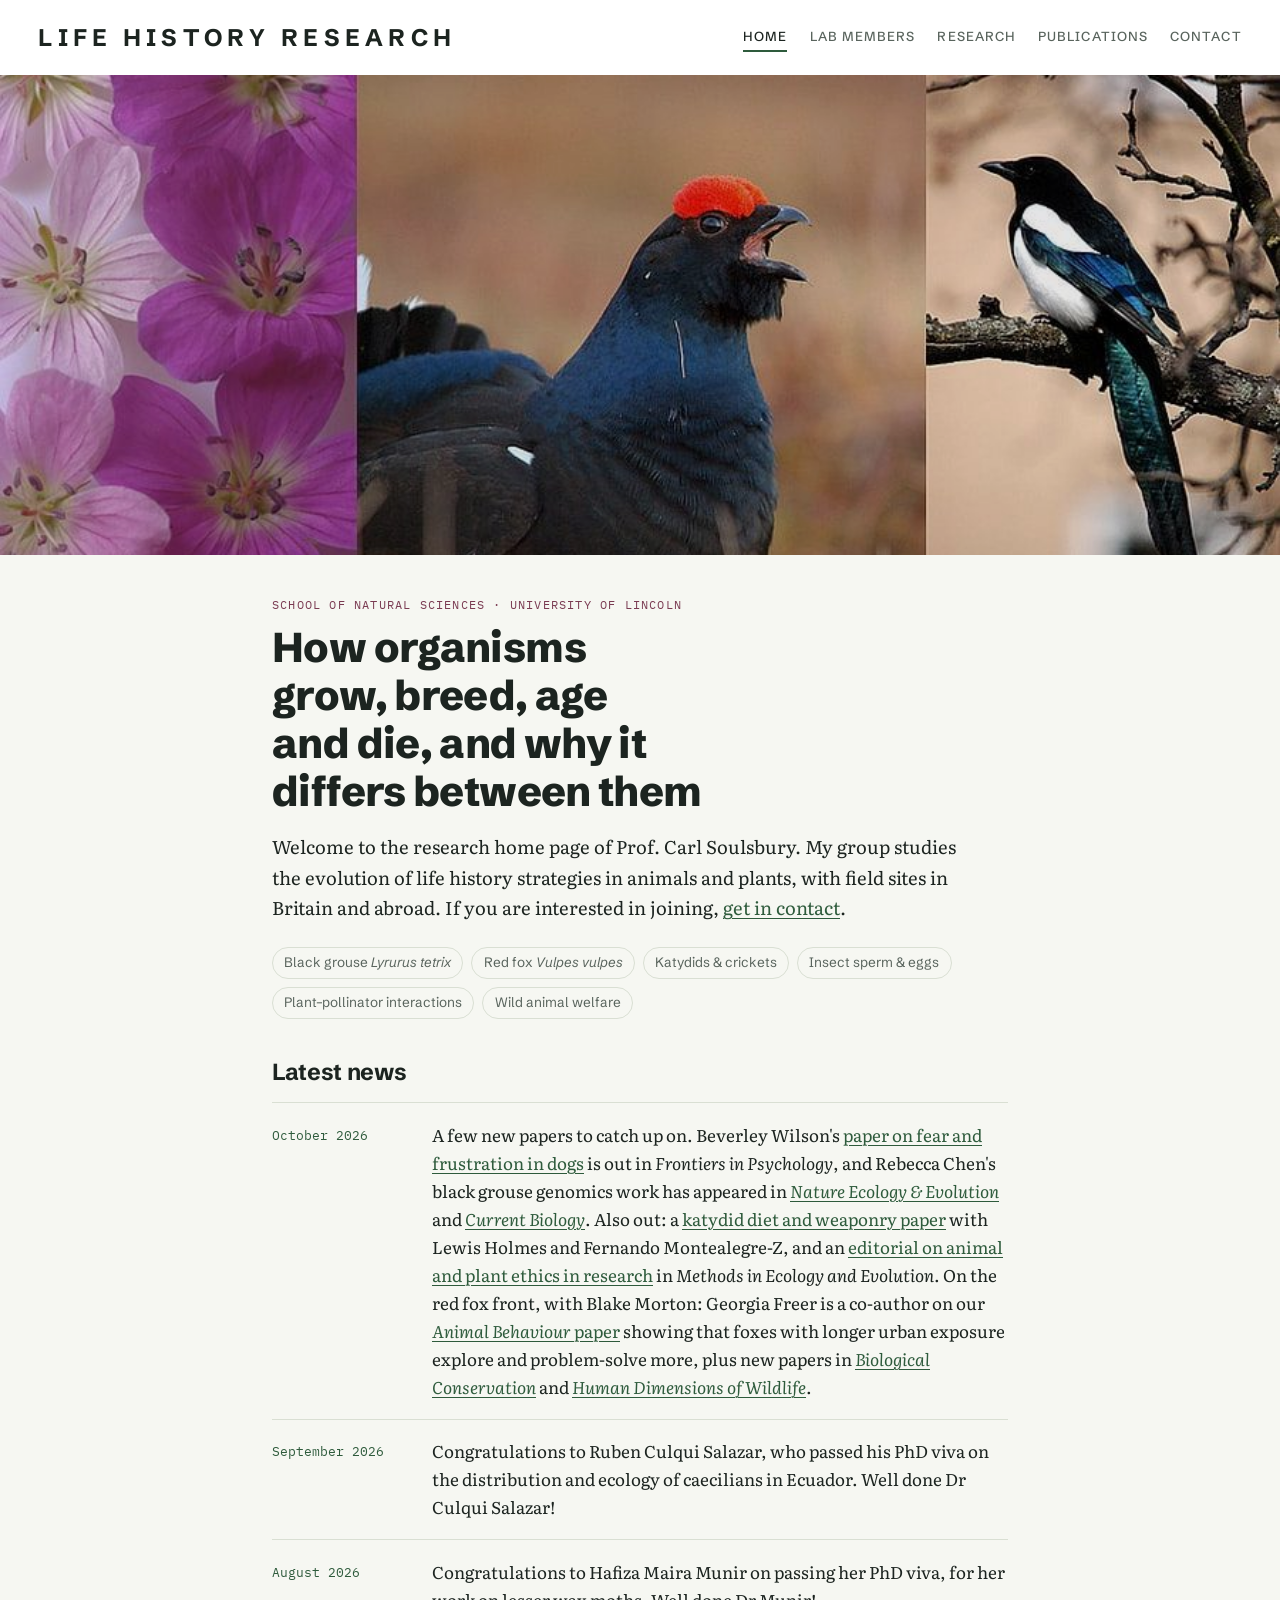
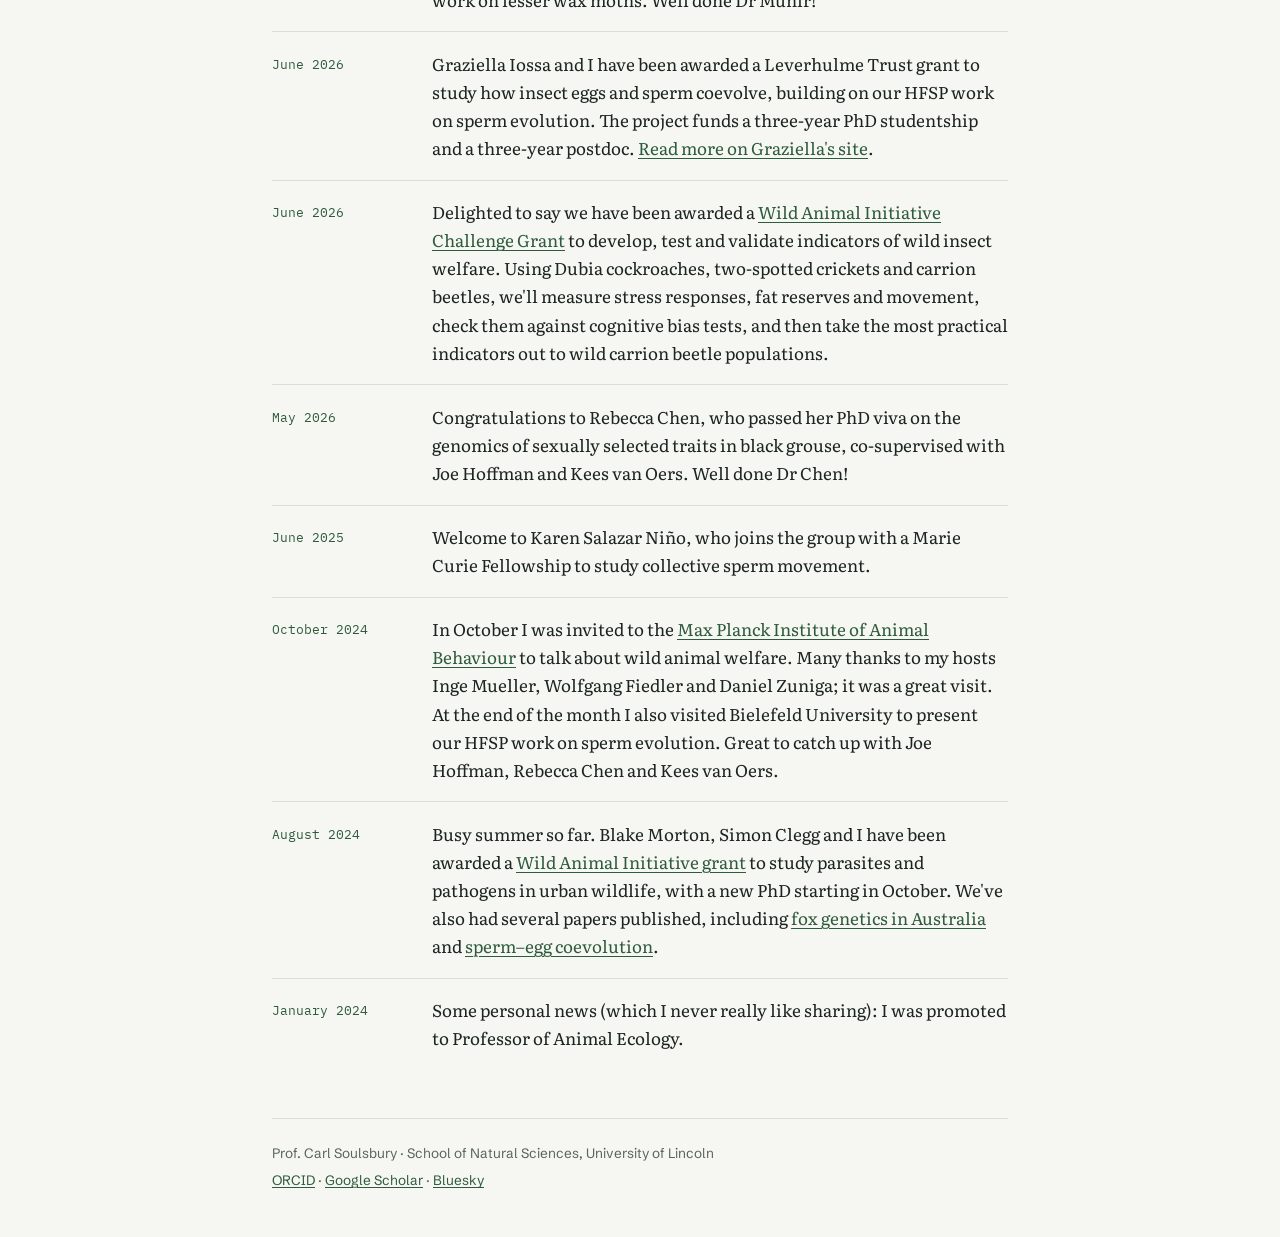
==== commit 36abc0c3: "Weebly-style header: white title bar and edge-to-edge banner on every page Co-Authored-By: Claude Op" ====
--- a/docs/index.html
+++ b/docs/index.html
@@ -4,7 +4,7 @@
 <meta charset="utf-8">
 <meta name="viewport" content="width=device-width, initial-scale=1, viewport-fit=cover">
 <title>Life History Research</title>
-<meta name="description" content="Research group of Prof. Carl Soulsbury, University of Lincoln: evolution of life history strategies in animals and plants.">
+<meta name="description" content="Research group of Prof. Carl Soulsbury, School of Natural Sciences, University of Lincoln: evolution of life history strategies in animals and plants.">
 <link rel="preconnect" href="https://fonts.googleapis.com">
 <link rel="preconnect" href="https://fonts.gstatic.com" crossorigin>
 <link rel="stylesheet" href="https://fonts.googleapis.com/css2?family=Literata:ital,opsz,wght@0,7..72,400;0,7..72,600;1,7..72,400&family=Schibsted+Grotesk:wght@500;700;800&family=IBM+Plex+Mono:wght@500&display=swap">
@@ -12,11 +12,11 @@
 </head>
 <body>
 <header class="site">
-  <a class="brand" href="index.html"><span class="brand-main">Life History Research</span><span class="brand-sub">Soulsbury Lab · University of Lincoln</span></a>
-  <nav><a href="index.html" aria-current="page">Home</a><a href="lab.html">Lab members</a><a href="research.html">Research</a><a href="publications.html">Publications</a><a href="contact.html">Contact</a></nav>
+  <a class="brand" href="index.html">Life History Research</a>
+  <nav aria-label="Main"><a href="index.html" aria-current="page">Home</a><a href="lab.html">Lab members</a><a href="research.html">Research</a><a href="publications.html">Publications</a><a href="contact.html">Contact</a></nav>
 </header>
+<figure class="fullbanner fullbanner-home"><img src="img/study-species.jpg" alt="Cranesbill flowers, a male black grouse with red eye combs, and a magpie on a branch" width="900" height="372"></figure>
 <main>
-<figure class="banner hero"><img src="img/study-species.jpg" alt="Cranesbill flowers, a male black grouse with red eye combs, and a magpie on a branch" width="900" height="372"></figure>
 <section class="intro">
   <p class="eyebrow">School of Natural Sciences · University of Lincoln</p>
   <h1>How organisms grow, breed, age and die, and why it differs between them</h1>
--- a/docs/style.css
+++ b/docs/style.css
@@ -34,19 +34,20 @@
 a:hover { text-decoration-thickness: 2px; }
 a:focus-visible, summary:focus-visible { outline: 2px solid var(--accent); outline-offset: 2px; border-radius: 2px; }
 
-header.site, main, footer.site { max-width: 46rem; margin-inline: auto; }
+main, footer.site { max-width: 46rem; margin-inline: auto; }
 
-header.site {
-  display: flex; flex-wrap: wrap; align-items: end; justify-content: space-between;
-  gap: 1rem 2rem; padding-block: 2rem 1rem; border-bottom: 2px solid var(--ink);
-}
-.brand { text-decoration: none; color: var(--ink); display: flex; flex-direction: column; }
-.brand-main { font-family: var(--font-display); font-weight: 800; font-size: 1.45rem; letter-spacing: -0.02em; line-height: 1.1; }
-.brand-sub { font-family: var(--font-mono); font-size: 0.72rem; text-transform: uppercase; letter-spacing: 0.08em; color: var(--muted); margin-top: 0.3rem; }
-header.site nav { display: flex; flex-wrap: wrap; gap: 0.25rem 1.1rem; font-family: var(--font-display); font-weight: 500; font-size: 0.95rem; }
+/* Weebly-style: white title bar, then the photo edge to edge, then a centred reading column */
+header.site { display: flex; flex-wrap: wrap; align-items: center; justify-content: space-between; gap: 0.75rem 2rem;
+  margin-inline: -16px; padding: calc(1.1rem + env(safe-area-inset-top, 0px)) clamp(16px, 3vw, 40px) 1.1rem; background: var(--surface); }
+.brand { font-family: var(--font-display); font-weight: 700; font-size: clamp(1.05rem, 2.6vw, 1.5rem); text-transform: uppercase; letter-spacing: 0.22em; color: var(--ink); text-decoration: none; }
+header.site nav { display: flex; flex-wrap: wrap; gap: 0.25rem 1.4rem; font-family: var(--font-display); font-weight: 500; font-size: 0.82rem; text-transform: uppercase; letter-spacing: 0.08em; }
 header.site nav a { color: var(--muted); text-decoration: none; padding-block: 0.2rem; border-bottom: 2px solid transparent; }
 header.site nav a:hover { color: var(--ink); }
 header.site nav a[aria-current="page"] { color: var(--ink); border-bottom-color: var(--accent); }
+.fullbanner { margin: 0 -16px; }
+.fullbanner img { width: 100%; max-width: none; height: clamp(9rem, 22vw, 15rem); object-fit: cover; object-position: 50% 30%; display: block; filter: brightness(0.9); }
+.fullbanner-home img { height: clamp(14rem, 38vw, 30rem); }
+
 
 main { padding-block: 2.5rem 3rem; }
 h1, h2, h3 { font-family: var(--font-display); line-height: 1.15; text-wrap: balance; letter-spacing: -0.015em; }
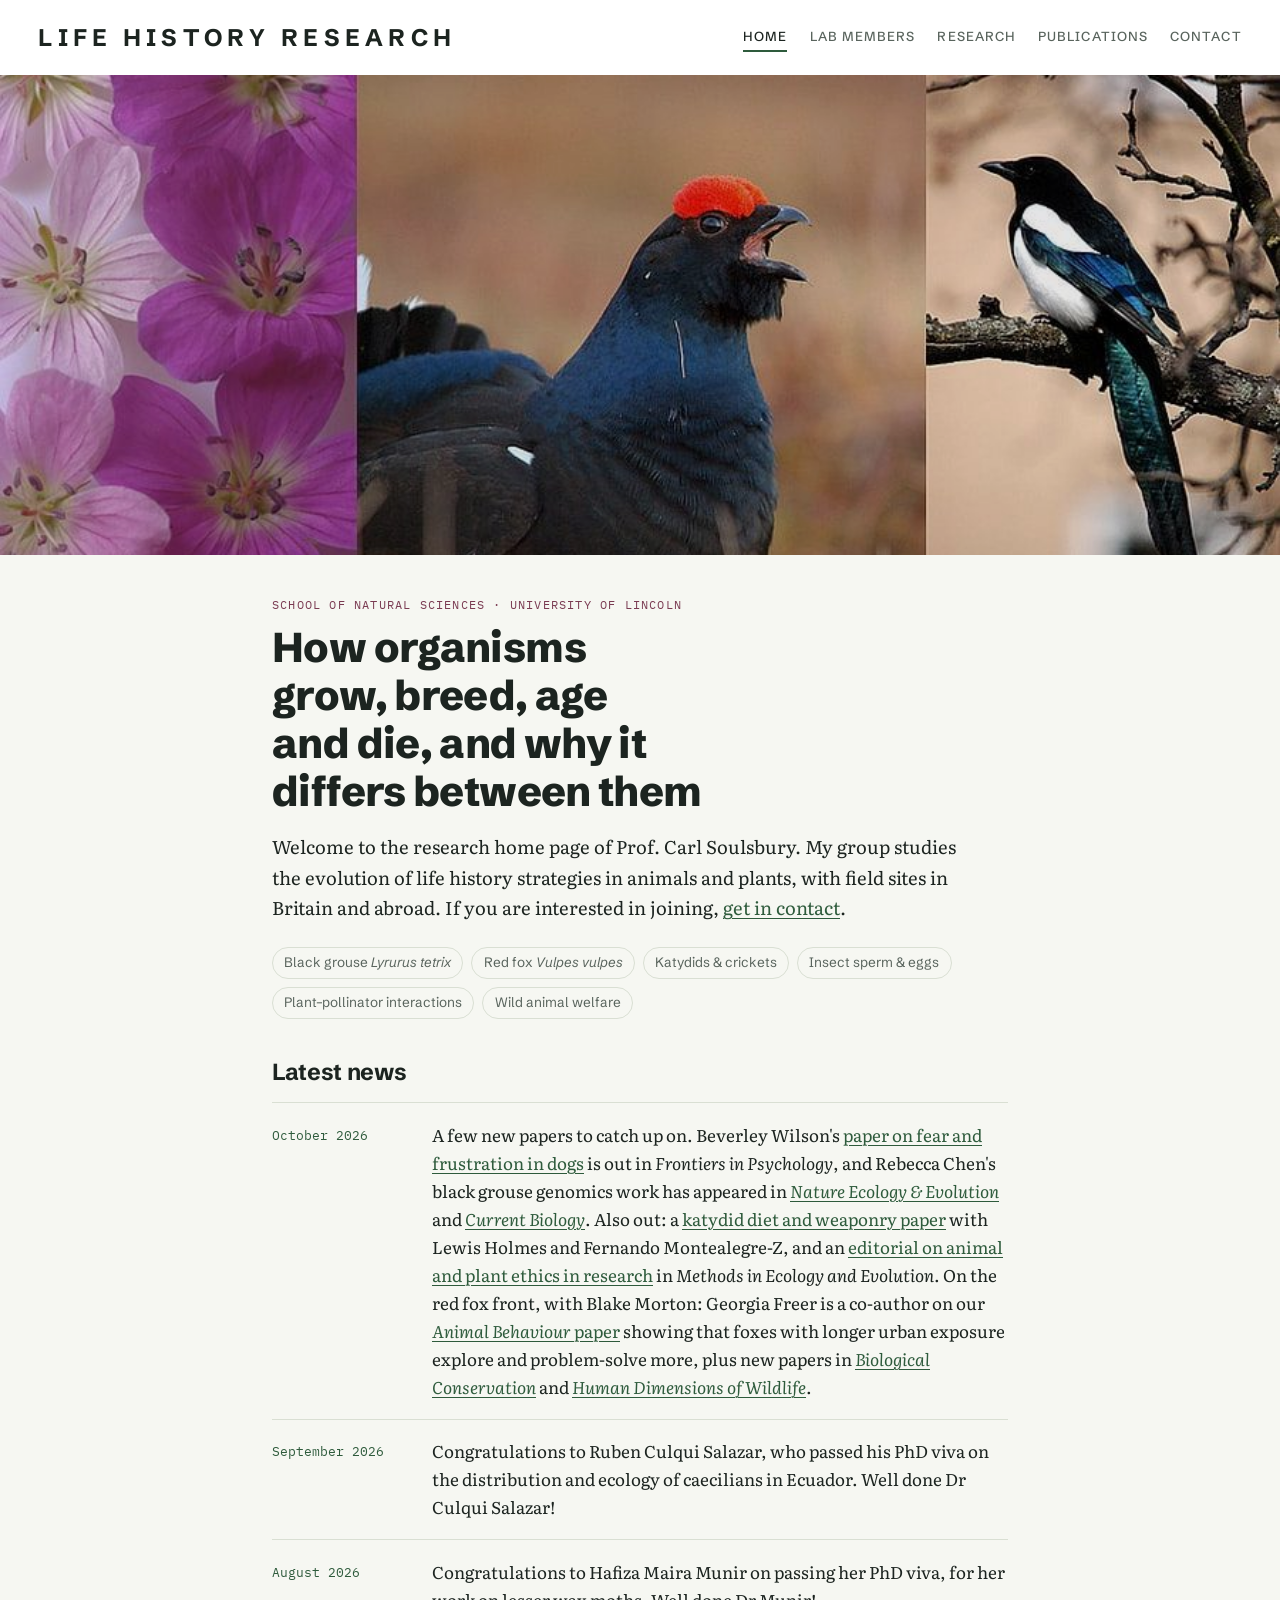
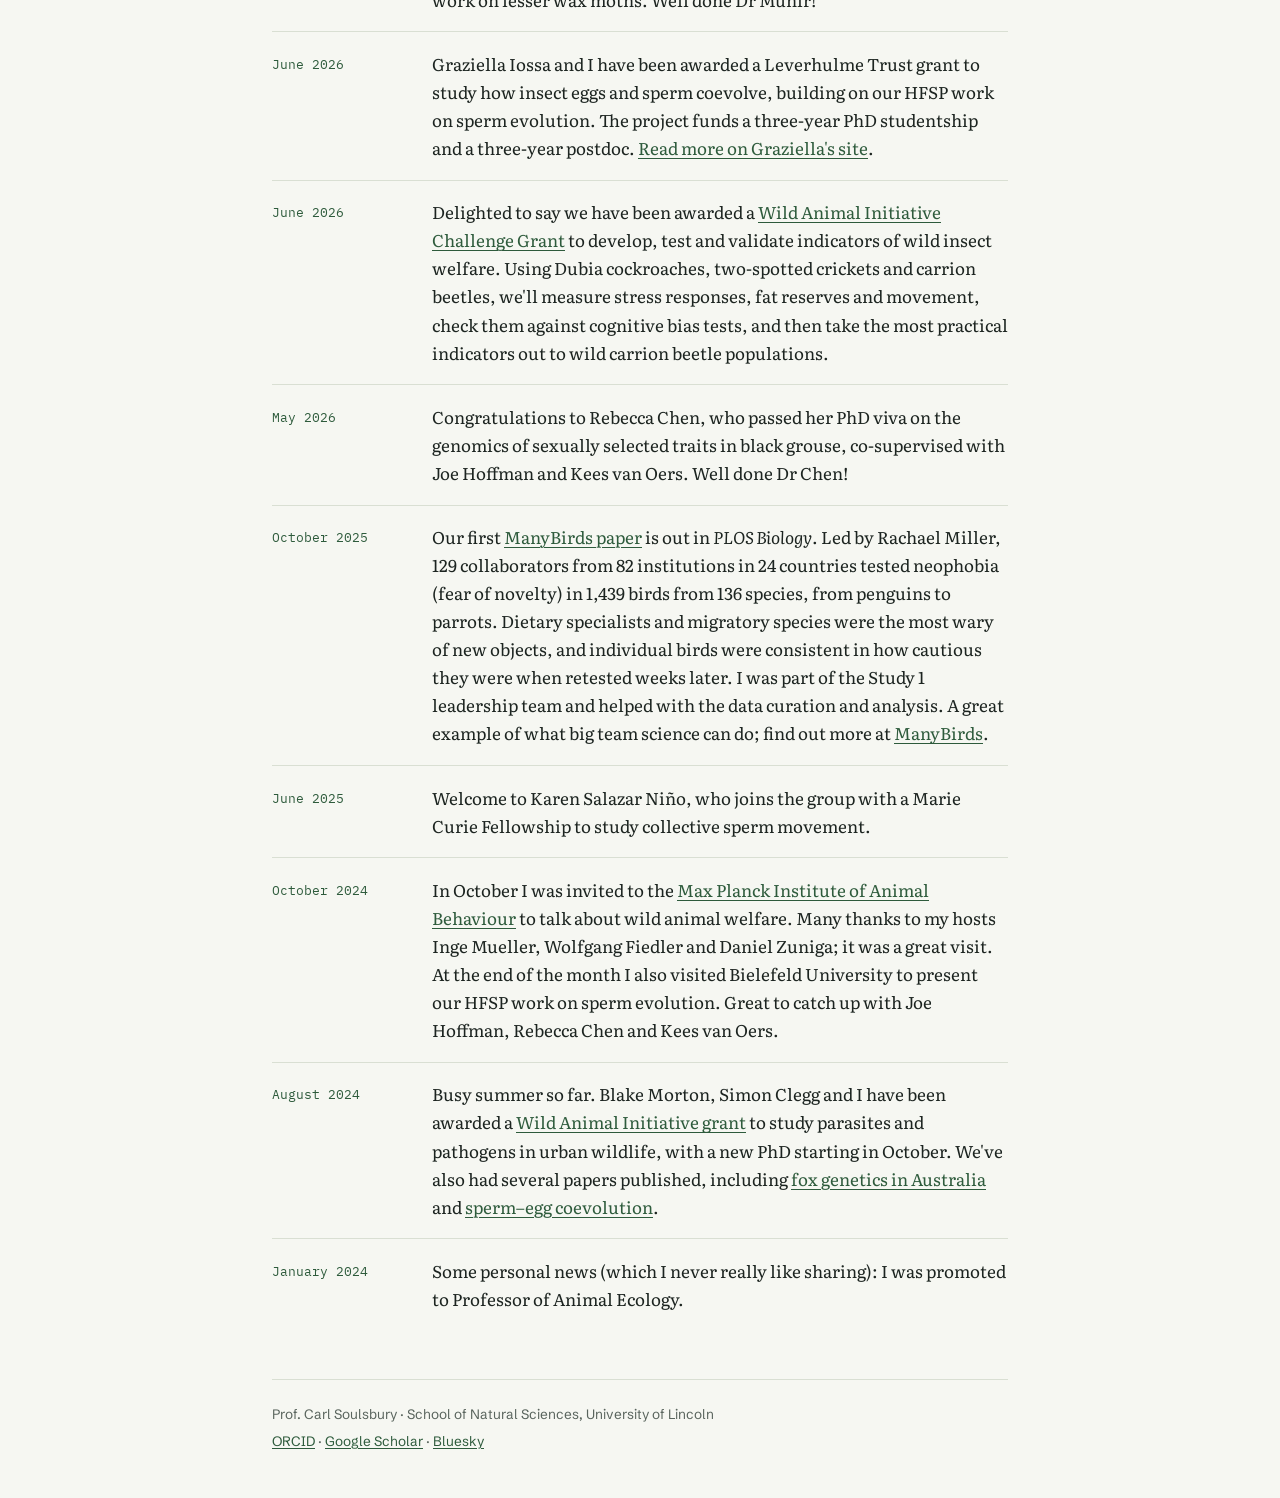
==== commit 20089768: "Add ManyBirds neophobia paper and news item Co-Authored-By: Claude Opus 5.5 <noreply@anthropic.com> " ====
--- a/docs/index.html
+++ b/docs/index.html
@@ -35,6 +35,7 @@
 <li><time>June 2026</time><div class="news-body"><p>Graziella Iossa and I have been awarded a Leverhulme Trust grant to study how insect eggs and sperm coevolve, building on our HFSP work on sperm evolution. The project funds a three-year PhD studentship and a three-year postdoc. <a href="https://graziellaiossa.weebly.com/news">Read more on Graziella's site</a>.</p></div></li>
 <li><time>June 2026</time><div class="news-body"><p>Delighted to say we have been awarded a <a href="https://www.wildanimalinitiative.org/blog/2026-grants">Wild Animal Initiative Challenge Grant</a> to develop, test and validate indicators of wild insect welfare. Using Dubia cockroaches, two-spotted crickets and carrion beetles, we'll measure stress responses, fat reserves and movement, check them against cognitive bias tests, and then take the most practical indicators out to wild carrion beetle populations.</p></div></li>
 <li><time>May 2026</time><div class="news-body"><p>Congratulations to Rebecca Chen, who passed her PhD viva on the genomics of sexually selected traits in black grouse, co-supervised with Joe Hoffman and Kees van Oers. Well done Dr Chen!</p></div></li>
+<li><time>October 2025</time><div class="news-body"><p>Our first <a href="https://doi.org/10.1371/journal.pbio.3003394">ManyBirds paper</a> is out in <em>PLOS Biology</em>. Led by Rachael Miller, 129 collaborators from 82 institutions in 24 countries tested neophobia (fear of novelty) in 1,439 birds from 136 species, from penguins to parrots. Dietary specialists and migratory species were the most wary of new objects, and individual birds were consistent in how cautious they were when retested weeks later. I was part of the Study 1 leadership team and helped with the data curation and analysis. A great example of what big team science can do; find out more at <a href="https://www.themanybirds.com">ManyBirds</a>.</p></div></li>
 <li><time>June 2025</time><div class="news-body"><p>Welcome to Karen Salazar Niño, who joins the group with a Marie Curie Fellowship to study collective sperm movement.</p></div></li>
 <li><time>October 2024</time><div class="news-body"><p>In October I was invited to the <a href="https://www.ab.mpg.de">Max Planck Institute of Animal Behaviour</a> to talk about wild animal welfare. Many thanks to my hosts Inge Mueller, Wolfgang Fiedler and Daniel Zuniga; it was a great visit. At the end of the month I also visited Bielefeld University to present our HFSP work on sperm evolution. Great to catch up with Joe Hoffman, Rebecca Chen and Kees van Oers.</p></div></li>
 <li><time>August 2024</time><div class="news-body"><p>Busy summer so far. Blake Morton, Simon Clegg and I have been awarded a <a href="https://www.wildanimalinitiative.org/blog/large-grants-2024">Wild Animal Initiative grant</a> to study parasites and pathogens in urban wildlife, with a new PhD starting in October. We've also had several papers published, including <a href="https://onlinelibrary.wiley.com/doi/full/10.1002/ece3.11212">fox genetics in Australia</a> and <a href="https://doi.org/10.1098/rspb.2024.0525">sperm–egg coevolution</a>.</p></div></li>
--- a/docs/style.css
+++ b/docs/style.css
@@ -131,3 +131,5 @@
 .research .banner img { aspect-ratio: auto; }
 .photo-pair img.contain { object-fit: contain; background: #000; }
 .banner.hero { margin: 0 0 2rem; }
+.contact-photo { margin: 1.75rem 0 2rem; }
+.contact-photo img { width: 100%; border-radius: 6px; }
